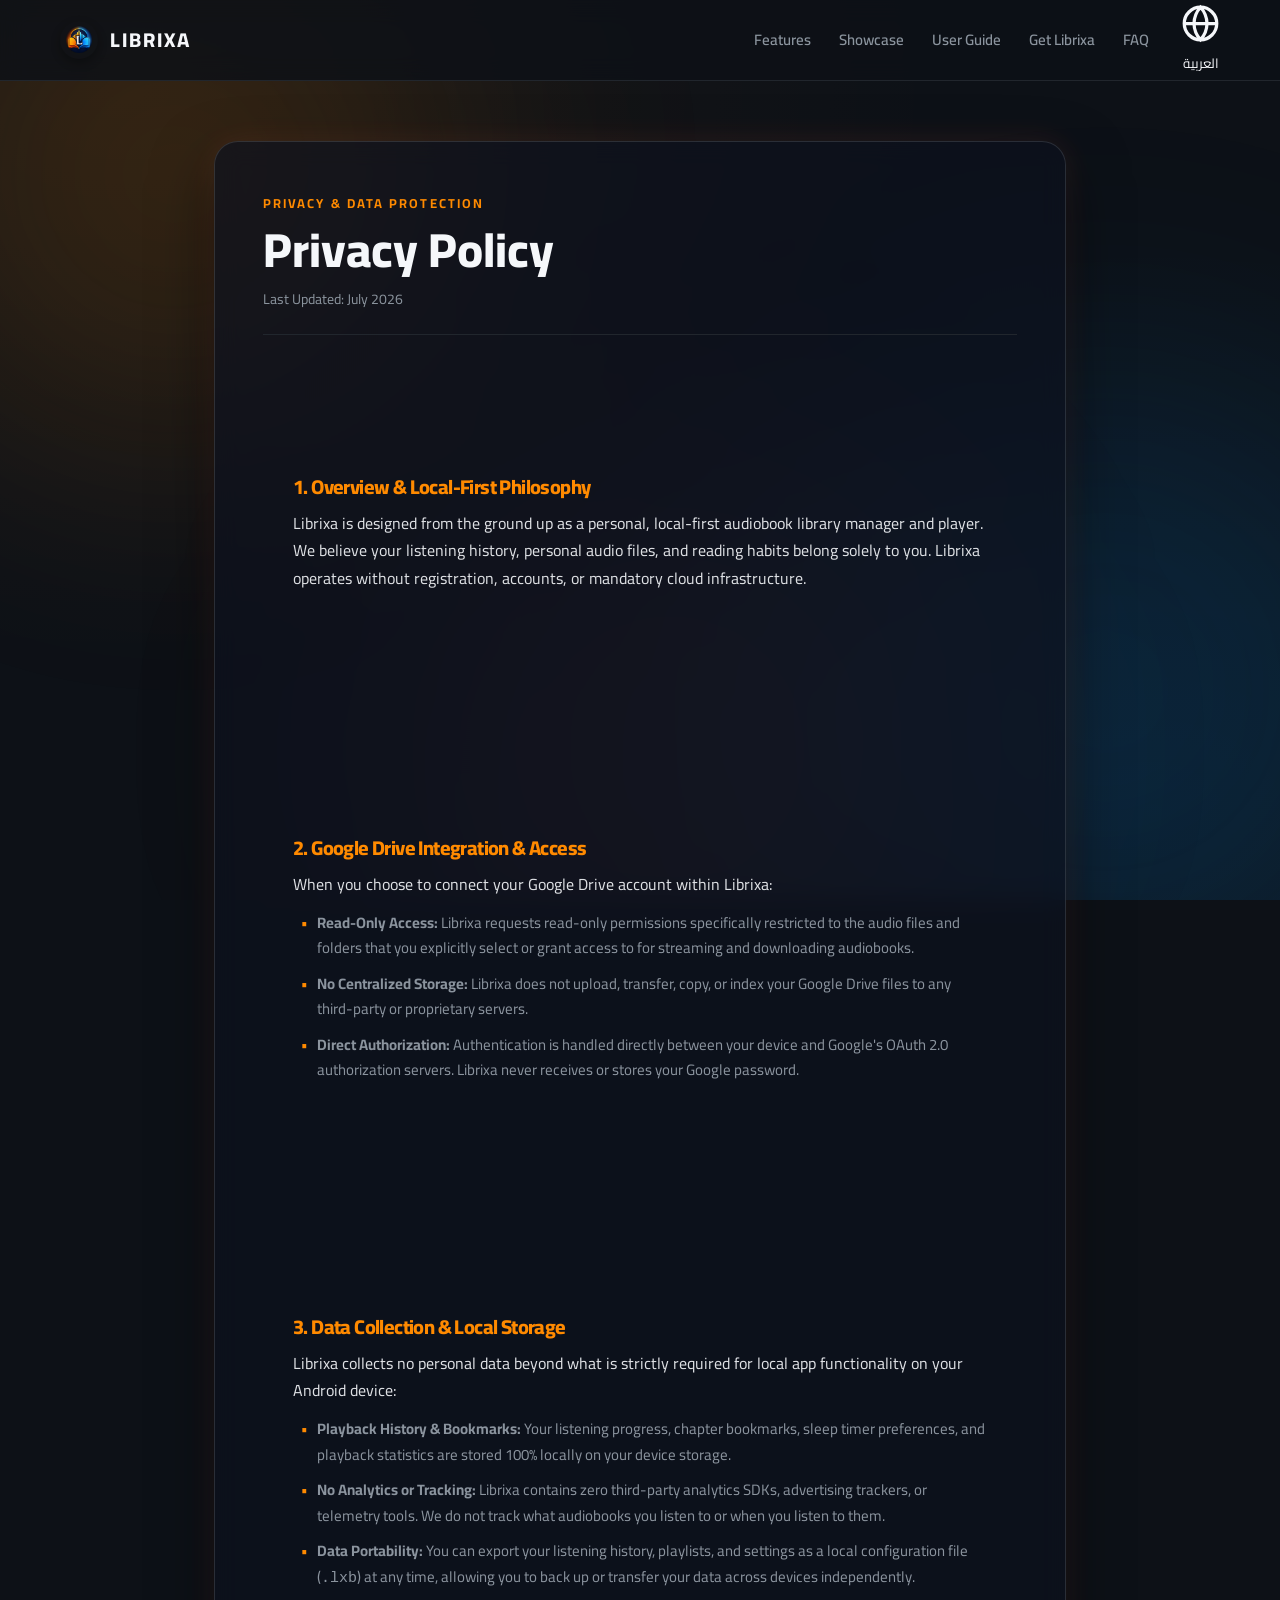
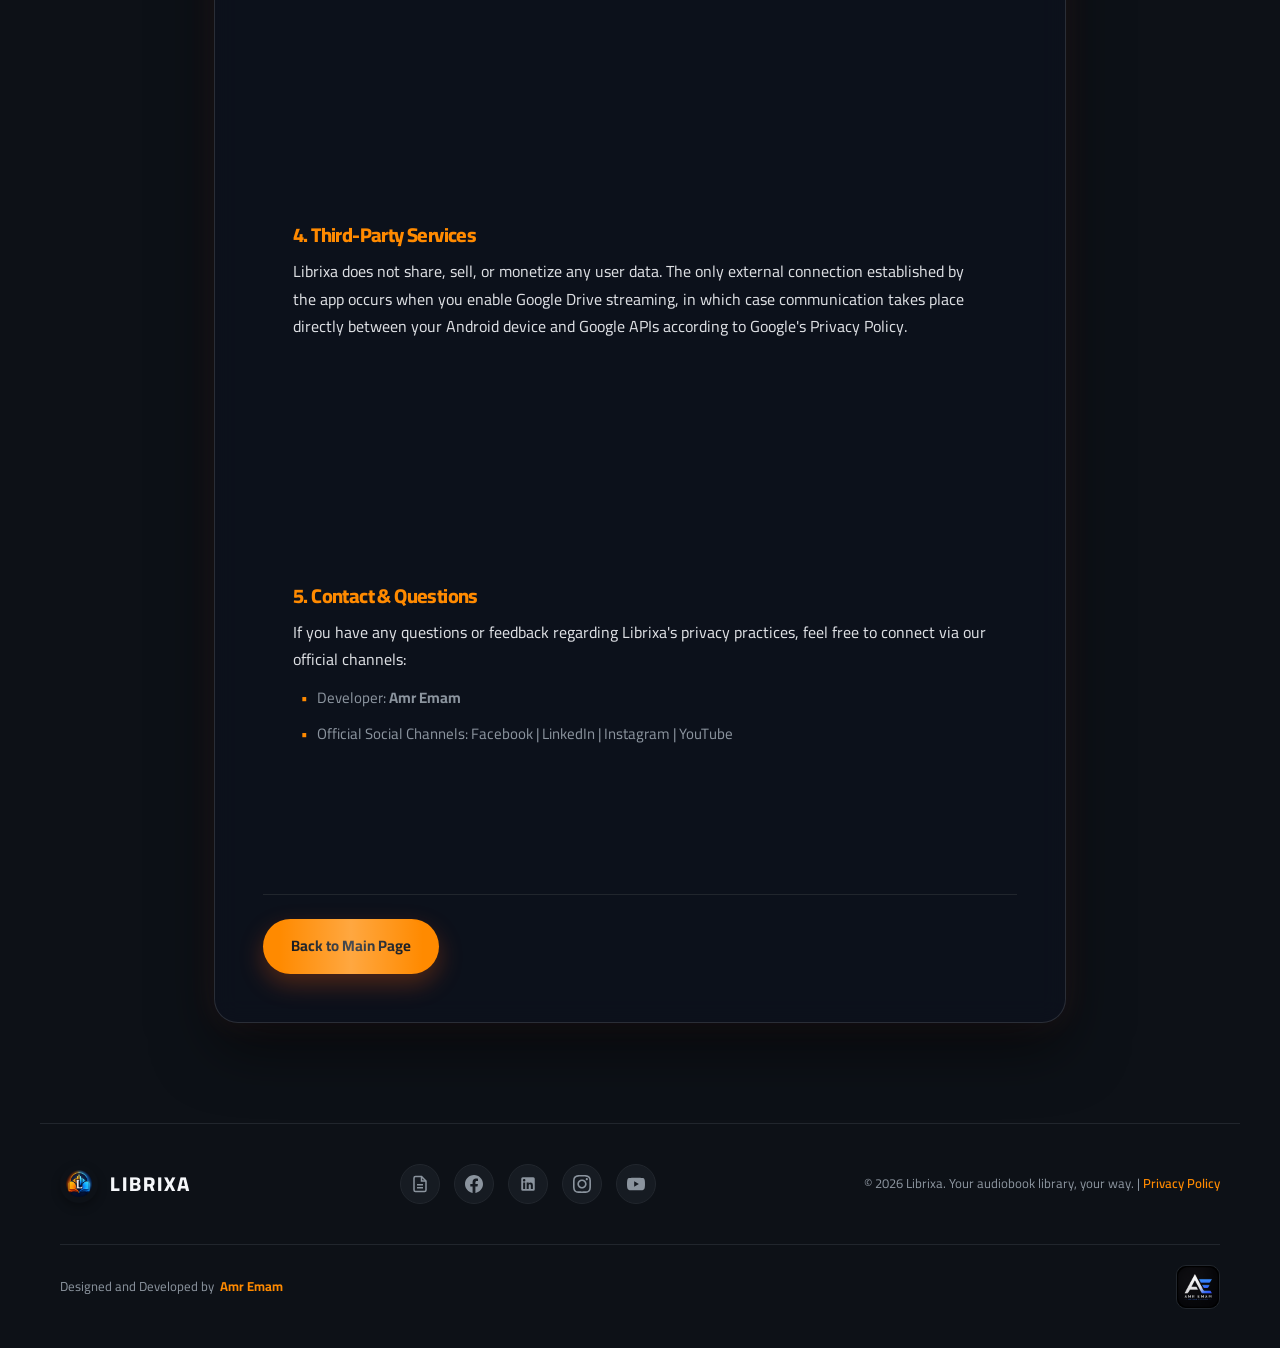
==== privacy.html @ 05ca2cf7 "Add Privacy Policy, developer section, differentiation statement, OG/Twitter meta, Schema.org JSON-L" ====
<!doctype html>
<html lang="en">
<head>
  <meta charset="utf-8" />
  <meta name="viewport" content="width=device-width, initial-scale=1" />
  <meta name="description" content="Librixa Privacy Policy — Clear, transparent, local-first privacy details for Librixa audiobook player." />
  <title>Privacy Policy | Librixa Audiobook Player</title>
  
  <!-- Favicon / Website Icon -->
  <link rel="icon" type="image/png" href="assets/librixa-logo.png" />
  <link rel="apple-touch-icon" href="assets/librixa-logo.png" />
  <link rel="stylesheet" href="styles.css" />

  <!-- Open Graph / Facebook -->
  <meta property="og:type" content="website" />
  <meta property="og:url" content="https://amremam1-dot.github.io/librixa-landing/privacy.html" />
  <meta property="og:title" content="Privacy Policy | Librixa Audiobook Player" />
  <meta property="og:description" content="Librixa Privacy Policy — Clear, transparent, local-first privacy details for Librixa audiobook player." />
  <meta property="og:image" content="https://amremam1-dot.github.io/librixa-landing/assets/hero-main.webp" />

  <!-- Twitter -->
  <meta name="twitter:card" content="summary_large_image" />
  <meta name="twitter:url" content="https://amremam1-dot.github.io/librixa-landing/privacy.html" />
  <meta name="twitter:title" content="Privacy Policy | Librixa Audiobook Player" />
  <meta name="twitter:description" content="Librixa Privacy Policy — Clear, transparent, local-first privacy details for Librixa audiobook player." />
  <meta name="twitter:image" content="https://amremam1-dot.github.io/librixa-landing/assets/hero-main.webp" />

  <!-- Google Fonts -->
  <link rel="preconnect" href="https://fonts.googleapis.com">
  <link rel="preconnect" href="https://fonts.gstatic.com" crossorigin>
  <link href="https://fonts.googleapis.com/css2?family=Poppins:ital,wght@0,300;0,400;0,500;0,600;0,700;0,800;1,400&family=Playfair+Display:ital,wght@0,600;0,700;0,800;1,600;1,700&family=Cairo:wght@400;600;700;850&display=swap" rel="stylesheet">
</head>
<body class="dark-theme ltr-en">
  <!-- Animated Ambient Gradient Background Orbs -->
  <div class="bg-gradient-wrapper" aria-hidden="true">
    <div class="gradient-orb orb-1"></div>
    <div class="gradient-orb orb-2"></div>
    <div class="gradient-orb orb-3"></div>
  </div>

  <!-- Sticky Header -->
  <header class="site-header">
    <div class="header-container">
      <a class="brand" href="index.html" aria-label="Librixa Home">
        <img src="assets/librixa-logo.png" alt="Librixa Logo" />
        <span data-i18n="brand-name">LIBRIXA</span>
      </a>
      <button class="menu-toggle" aria-label="Open navigation" aria-expanded="false">
        <svg viewBox="0 0 24 24" fill="none" stroke="currentColor" stroke-width="2"><line x1="3" y1="12" x2="21" y2="12"></line><line x1="3" y1="6" x2="21" y2="6"></line><line x1="3" y1="18" x2="21" y2="18"></line></svg>
      </button>
      <nav class="nav" aria-label="Primary navigation">
        <a href="index.html#features" data-i18n="nav-features">Features</a>
        <a href="index.html#interactive-showcase" data-i18n="nav-showcase">Showcase</a>
        <a href="https://raw.githubusercontent.com/amremam1-dot/librixa-landing/a156dd2f09af0b331af08981f371c9fb9be5da1b/Librixa_User_Guide.pdf" target="_blank" rel="noopener" data-i18n="nav-guide">User Guide</a>
        <a href="index.html#download" data-i18n="nav-download">Get Librixa</a>
        <a href="index.html#faq" data-i18n="nav-faq">FAQ</a>
        
        <div class="header-controls">
          <button id="theme-toggle" class="control-btn theme-btn" aria-label="Toggle Light and Dark Mode">
            <svg class="sun-icon" viewBox="0 0 24 24" fill="none" stroke="currentColor" stroke-width="2"><circle cx="12" cy="12" r="5"></circle><line x1="12" y1="1" x2="12" y2="3"></line><line x1="12" y1="21" x2="12" y2="23"></line><line x1="4.22" y1="4.22" x2="5.64" y2="5.64"></line><line x1="18.36" y1="18.36" x2="19.78" y2="19.78"></line><line x1="1" y1="12" x2="3" y2="12"></line><line x1="21" y1="12" x2="23" y2="12"></line><line x1="4.22" y1="19.78" x2="5.64" y2="18.36"></line><line x1="18.36" y1="5.64" x2="19.78" y2="4.22"></line></svg>
            <svg class="moon-icon" viewBox="0 0 24 24" fill="none" stroke="currentColor" stroke-width="2"><path d="M21 12.79A9 9 0 1 1 11.21 3 7 7 0 0 0 21 12.79z"></path></svg>
          </button>
          
          <button id="lang-toggle" class="control-btn lang-btn" aria-label="Switch Language">
            <svg viewBox="0 0 24 24" fill="none" stroke="currentColor" stroke-width="2"><circle cx="12" cy="12" r="10"></circle><line x1="2" y1="12" x2="22" y2="12"></line><path d="M12 2a15.3 15.3 0 0 1 4 10 15.3 15.3 0 0 1-4 10 15.3 15.3 0 0 1-4-10 15.3 15.3 0 0 1 4-10z"></path></svg>
            <span class="lang-text">العربية</span>
          </button>
        </div>
      </nav>
    </div>
  </header>

  <main class="privacy-container">
    <article class="privacy-card clean-screen-card reveal">
      <header class="privacy-header">
        <span class="eyebrow">PRIVACY & DATA PROTECTION</span>
        <h1>Privacy Policy</h1>
        <p class="privacy-date">Last Updated: July 2026</p>
      </header>

      <div class="privacy-content">
        <section class="privacy-block">
          <h2>1. Overview & Local-First Philosophy</h2>
          <p>Librixa is designed from the ground up as a personal, local-first audiobook library manager and player. We believe your listening history, personal audio files, and reading habits belong solely to you. Librixa operates without registration, accounts, or mandatory cloud infrastructure.</p>
        </section>

        <section class="privacy-block">
          <h2>2. Google Drive Integration & Access</h2>
          <p>When you choose to connect your Google Drive account within Librixa:</p>
          <ul>
            <li><strong>Read-Only Access:</strong> Librixa requests read-only permissions specifically restricted to the audio files and folders that you explicitly select or grant access to for streaming and downloading audiobooks.</li>
            <li><strong>No Centralized Storage:</strong> Librixa does not upload, transfer, copy, or index your Google Drive files to any third-party or proprietary servers.</li>
            <li><strong>Direct Authorization:</strong> Authentication is handled directly between your device and Google's OAuth 2.0 authorization servers. Librixa never receives or stores your Google password.</li>
          </ul>
        </section>

        <section class="privacy-block">
          <h2>3. Data Collection & Local Storage</h2>
          <p>Librixa collects no personal data beyond what is strictly required for local app functionality on your Android device:</p>
          <ul>
            <li><strong>Playback History & Bookmarks:</strong> Your listening progress, chapter bookmarks, sleep timer preferences, and playback statistics are stored 100% locally on your device storage.</li>
            <li><strong>No Analytics or Tracking:</strong> Librixa contains zero third-party analytics SDKs, advertising trackers, or telemetry tools. We do not track what audiobooks you listen to or when you listen to them.</li>
            <li><strong>Data Portability:</strong> You can export your listening history, playlists, and settings as a local configuration file (<code>.lxb</code>) at any time, allowing you to back up or transfer your data across devices independently.</li>
          </ul>
        </section>

        <section class="privacy-block">
          <h2>4. Third-Party Services</h2>
          <p>Librixa does not share, sell, or monetize any user data. The only external connection established by the app occurs when you enable Google Drive streaming, in which case communication takes place directly between your Android device and Google APIs according to <a href="https://policies.google.com/privacy" target="_blank" rel="noopener">Google's Privacy Policy</a>.</p>
        </section>

        <section class="privacy-block">
          <h2>5. Contact & Questions</h2>
          <p>If you have any questions or feedback regarding Librixa's privacy practices, feel free to connect via our official channels:</p>
          <ul>
            <li>Developer: <strong>Amr Emam</strong></li>
            <li>Official Social Channels: <a href="https://www.facebook.com/librixa" target="_blank" rel="noopener">Facebook</a> | <a href="https://linkedin.com/company/librixa" target="_blank" rel="noopener">LinkedIn</a> | <a href="https://www.instagram.com/librixaapp/" target="_blank" rel="noopener">Instagram</a> | <a href="https://www.youtube.com/@librixaa" target="_blank" rel="noopener">YouTube</a></li>
          </ul>
        </section>
      </div>

      <footer class="privacy-footer-action">
        <a href="index.html" class="button primary">Back to Main Page</a>
      </footer>
    </article>
  </main>

  <!-- Footer -->
  <footer class="site-footer">
    <div class="footer-top">
      <div class="brand">
        <img src="assets/librixa-logo.png" alt="Librixa Logo" />
        <span data-i18n="brand-name">LIBRIXA</span>
      </div>
      <div class="footer-social-bar">
        <a href="https://raw.githubusercontent.com/amremam1-dot/librixa-landing/a156dd2f09af0b331af08981f371c9fb9be5da1b/Librixa_User_Guide.pdf" target="_blank" rel="noopener" class="footer-social-icon guide" title="User Guide (PDF)">
          <svg viewBox="0 0 24 24" fill="none" stroke="currentColor" stroke-width="2"><path d="M14 2H6a2 2 0 0 0-2 2v16a2 2 0 0 0 2 2h12a2 2 0 0 0 2-2V8z"></path><polyline points="14 2 14 8 20 8"></polyline><line x1="16" y1="13" x2="8" y2="13"></line><line x1="16" y1="17" x2="8" y2="17"></line></svg>
        </a>
        <a href="https://www.facebook.com/librixa" target="_blank" rel="noopener" class="footer-social-icon facebook" title="Facebook">
          <svg viewBox="0 0 24 24" fill="currentColor"><path d="M24 12c0-6.63-5.37-12-12-12S0 5.37 0 12c0 5.98 4.38 10.94 10.13 11.84v-8.37H7.08V12h3.05V9.36c0-3.01 1.79-4.67 4.53-4.67 1.31 0 2.68.23 2.68.23v2.96h-1.52c-1.49 0-1.95.92-1.95 1.87V12h3.34l-.54 3.47h-2.8v8.37C19.62 22.94 24 17.98 24 12z"/></svg>
        </a>
        <a href="https://linkedin.com/company/librixa" target="_blank" rel="noopener" class="footer-social-icon linkedin" title="LinkedIn">
          <svg viewBox="0 0 24 24" fill="currentColor"><path d="M19 3a2 2 0 0 1 2 2v14a2 2 0 0 1-2 2H5a2 2 0 0 1-2-2V5a2 2 0 0 1 2-2h14m-.5 15.5v-5.3a3.26 3.26 0 0 0-3.26-3.26c-.85 0-1.84.52-2.28 1.3v-1.11h-2.79v8.37h2.79v-4.93c0-.77.62-1.4 1.39-1.4a1.4 1.4 0 0 1 1.4 1.4v4.93h2.75M6.88 8.56a1.68 1.68 0 0 0 1.68-1.68c0-.93-.75-1.69-1.68-1.69a1.69 1.69 0 0 0-1.69 1.69c0 .93.76 1.68 1.69 1.68m1.39 9.94v-8.37H5.5v8.37h2.77z"/></svg>
        </a>
        <a href="https://www.instagram.com/librixaapp/" target="_blank" rel="noopener" class="footer-social-icon instagram" title="Instagram">
          <svg viewBox="0 0 24 24" fill="currentColor"><path d="M12 2.163c3.204 0 3.584.012 4.85.07 3.252.148 4.771 1.691 4.919 4.919.058 1.265.069 1.645.069 4.849 0 3.205-.012 3.584-.069 4.849-.149 3.225-1.664 4.771-4.919 4.919-1.266.058-1.644.07-4.85.07-3.204 0-3.584-.012-4.849-.07-3.26-.149-4.771-1.699-4.919-4.92-.058-1.265-.07-1.644-.07-4.849 0-3.204.013-3.583.07-4.849.149-3.227 1.664-4.771 4.919-4.919 1.266-.057 1.645-.069 4.849-.069zm0-2.163c-3.259 0-3.667.014-4.947.072-4.358.2-6.78 2.618-6.98 6.98-.059 1.281-.073 1.689-.073 4.948 0 3.259.014 3.668.072 4.948.2 4.358 2.618 6.78 6.98 6.98 1.281.058 1.689.072 4.948.072 3.259 0 3.668-.014 4.948-.072 4.354-.2 6.782-2.618 6.979-6.98.059-1.28.073-1.689.073-4.948 0-3.259-.014-3.667-.072-4.947-.196-4.354-2.617-6.78-6.979-6.98-1.281-.059-1.69-.073-4.949-.073zm0 5.838c-3.403 0-6.162 2.759-6.162 6.162s2.759 6.163 6.162 6.163 6.162-2.759 6.162-6.163c0-3.403-2.759-6.162-6.162-6.162zm0 10.162c-2.209 0-4-1.79-4-4 0-2.209 1.791-4 4-4s4 1.791 4 4c0 2.21-1.791 4-4 4zm6.406-11.845c-.796 0-1.441.645-1.441 1.44s.645 1.44 1.441 1.44c.795 0 1.439-.645 1.439-1.44s-.644-1.44-1.439-1.44z"/></svg>
        </a>
        <a href="https://www.youtube.com/@librixaa" target="_blank" rel="noopener" class="footer-social-icon youtube" title="YouTube">
          <svg viewBox="0 0 24 24" fill="currentColor"><path d="M23.498 6.186a3.016 3.016 0 0 0-2.122-2.136C19.505 3.545 12 3.545 12 3.545s-7.505 0-9.377.505A3.017 3.017 0 0 0 .502 6.186C0 8.07 0 12 0 12s0 3.93.502 5.814a3.016 3.016 0 0 0 2.122 2.136c1.871.505 9.376.505 9.376.505s7.505 0 9.377-.505a3.015 3.015 0 0 0 2.122-2.136C24 15.93 24 12 24 12s0-3.93-.502-5.814zM9.545 15.568V8.432L15.818 12l-6.273 3.568z"/></svg>
        </a>
      </div>
      <p><span data-i18n="footer-copyright">© 2026 Librixa. Your audiobook library, your way.</span> | <a href="privacy.html" style="color: var(--orange-accent); font-weight: 600;" data-i18n="footer-privacy">Privacy Policy</a></p>
    </div>
    <div class="footer-bottom">
      <p class="dev-credits">
        <span data-i18n="footer-dev">Designed and Developed by</span>
        <strong class="dev-name">Amr Emam</strong>
      </p>
      <img class="developer" src="assets/developer-logo.png" alt="Amr Emam — Software Developer" />
    </div>
  </footer>

  <script src="script.js"></script>
</body>
</html>
---- styles.css ----
/* Design System CSS Variable Definitions */
:root {
  /* Fonts */
  --font-main: 'Cairo', 'Poppins', system-ui, -apple-system, sans-serif;
  --font-accent: 'Cairo', sans-serif;

  /* Transitions */
  --transition-smooth: all 0.3s cubic-bezier(0.4, 0, 0.2, 1);
  --transition-bounce: all 0.5s cubic-bezier(0.175, 0.885, 0.32, 1.275);
}

/* Dark Theme Variables (Default) */
body.dark-theme {
  --bg-color: #0d1117;
  --bg-color-alt: #161b22;
  --text-color: #f5f7fa;
  --text-muted: #8b949e;
  --panel-bg: #161b22;
  --panel-border: #21262d;
  --orange-accent: #ff8a00;
  --blue-accent: #0096ff;
  --header-bg: rgba(13, 17, 23, 0.85);
  --shadow-color: rgba(0, 0, 0, 0.6);
  --shadow-light: rgba(0, 0, 0, 0.3);
  --highlight-gradient: linear-gradient(135deg, #ff8a00, #0096ff);
  --card-hover-border: rgba(0, 150, 255, 0.35);
  --btn-ghost-border: #30363d;
  --btn-text-color: #0d1117;
}

/* Light Theme Variables */
body.light-theme {
  --bg-color: #f5f7fa;
  --bg-color-alt: #e1e4e8;
  --text-color: #0f172a;
  --text-muted: #57606a;
  --panel-bg: #ffffff;
  --panel-border: #d1d5da;
  --orange-accent: #ff8a00;
  --blue-accent: #0096ff;
  --header-bg: rgba(245, 247, 250, 0.85);
  --shadow-color: rgba(15, 23, 42, 0.12);
  --shadow-light: rgba(15, 23, 42, 0.04);
  --highlight-gradient: linear-gradient(135deg, #ff8a00, #0096ff);
  --card-hover-border: rgba(0, 150, 255, 0.25);
  --btn-ghost-border: #cbd5e1;
  --btn-text-color: #ffffff;
}

/* Reset and Global Styles */
* {
  box-sizing: border-box;
  margin: 0;
  padding: 0;
}

html {
  scroll-behavior: smooth;
}

body {
  background-color: var(--bg-color);
  background-image: 
    radial-gradient(at 10% 10%, rgba(255, 138, 0, 0.06) 0px, transparent 50%),
    radial-gradient(at 90% 90%, rgba(0, 150, 255, 0.06) 0px, transparent 50%);
  background-attachment: fixed;
  color: var(--text-color);
  font-family: var(--font-main);
  line-height: 1.5;
  transition: background-color 0.4s ease, color 0.4s ease;
  overflow-x: hidden;
  position: relative;
}

/* Animated Ambient Gradient Background */
.bg-gradient-wrapper {
  position: fixed;
  top: 0;
  left: 0;
  width: 100vw;
  height: 100vh;
  pointer-events: none;
  z-index: 0;
  overflow: hidden;
}

.gradient-orb {
  position: absolute;
  border-radius: 50%;
  filter: blur(120px);
  will-change: transform;
  pointer-events: none;
}

/* Dark Mode Ambient Orbs (Soft Subtle Glow) */
body.dark-theme .orb-1 {
  width: 650px;
  height: 650px;
  background: radial-gradient(circle, rgba(255, 138, 0, 0.16), rgba(234, 88, 12, 0));
  top: -150px;
  left: -150px;
  animation: orbFloat1 8s ease-in-out infinite alternate;
}

body.dark-theme .orb-2 {
  width: 750px;
  height: 750px;
  background: radial-gradient(circle, rgba(0, 150, 255, 0.15), rgba(59, 130, 246, 0));
  top: 35%;
  right: -200px;
  animation: orbFloat2 10s ease-in-out infinite alternate;
}

body.dark-theme .orb-3 {
  width: 700px;
  height: 700px;
  background: radial-gradient(circle, rgba(255, 126, 95, 0.12), rgba(255, 138, 0, 0));
  bottom: -200px;
  left: 25%;
  animation: orbFloat3 9s ease-in-out infinite alternate;
}

/* Light Mode Ambient Orbs (Soft Subtle Glow) */
body.light-theme .orb-1 {
  width: 650px;
  height: 650px;
  background: radial-gradient(circle, rgba(255, 138, 0, 0.11), rgba(234, 88, 12, 0));
  top: -150px;
  left: -150px;
  animation: orbFloat1 8s ease-in-out infinite alternate;
}

body.light-theme .orb-2 {
  width: 750px;
  height: 750px;
  background: radial-gradient(circle, rgba(0, 150, 255, 0.10), rgba(59, 130, 246, 0));
  top: 35%;
  right: -200px;
  animation: orbFloat2 10s ease-in-out infinite alternate;
}

body.light-theme .orb-3 {
  width: 700px;
  height: 700px;
  background: radial-gradient(circle, rgba(255, 126, 95, 0.08), rgba(255, 138, 0, 0));
  bottom: -200px;
  left: 25%;
  animation: orbFloat3 9s ease-in-out infinite alternate;
}

@keyframes orbFloat1 {
  0% { transform: translate(0, 0) scale(1); }
  50% { transform: translate(160px, 100px) scale(1.2); }
  100% { transform: translate(-70px, 180px) scale(0.9); }
}

@keyframes orbFloat2 {
  0% { transform: translate(0, 0) scale(1); }
  50% { transform: translate(-180px, -130px) scale(1.25); }
  100% { transform: translate(90px, 100px) scale(0.9); }
}

@keyframes orbFloat3 {
  0% { transform: translate(0, 0) scale(1); }
  50% { transform: translate(-110px, -150px) scale(1.18); }
  100% { transform: translate(140px, -80px) scale(0.85); }
}

a {
  color: inherit;
  text-decoration: none;
  transition: var(--transition-smooth);
}

button {
  font-family: inherit;
  cursor: pointer;
  border: none;
  background: none;
  color: inherit;
}

/* Layout Utilities */
section {
  padding: 100px 30px;
  position: relative;
}

.eyebrow {
  color: var(--orange-accent);
  font-size: 13px;
  letter-spacing: 0.16em;
  font-weight: 700;
  text-transform: uppercase;
  margin-bottom: 16px;
  font-family: var(--font-accent);
}

h1, h2, h3 {
  font-family: var(--font-accent);
  line-height: 1.15;
  font-weight: 800;
}

h2 {
  font-size: clamp(32px, 4vw, 48px);
  margin-bottom: 18px;
  letter-spacing: -0.03em;
}

/* Dynamic Extra Animation System */
.reveal,
.reveal-scale,
.reveal-left,
.reveal-right,
.reveal-flip {
  opacity: 0;
  will-change: opacity, transform;
  transition: 
    opacity 0.85s cubic-bezier(0.175, 0.885, 0.32, 1.275), 
    transform 0.85s cubic-bezier(0.175, 0.885, 0.32, 1.275);
  transition-delay: calc(var(--stagger-index, 0) * 0.12s);
}

.reveal {
  transform: translateY(65px);
}

.reveal-left {
  transform: translateX(-65px) rotate(-2deg);
}

.reveal-right {
  transform: translateX(65px) rotate(2deg);
}

.reveal-scale {
  transform: scale(0.82);
}

.reveal-flip {
  transform: perspective(1000px) rotateX(25deg) translateY(50px);
}

.reveal.active,
.reveal-left.active,
.reveal-right.active,
.reveal-scale.active,
.reveal-flip.active {
  opacity: 1;
  transform: translate(0) rotate(0deg) scale(1);
}

/* Continuous Floating Levitation Effect for Mockup Cards & Badges */
.clean-screen-card,
.hero-screen-card {
  animation: floatLevitate 5s ease-in-out infinite alternate;
}

@keyframes floatLevitate {
  0% {
    transform: translateY(0px);
  }
  100% {
    transform: translateY(-12px);
  }
}

/* Glowing Border Pulse Animation for Feature Cards */
.feature-item,
.capability-card,
.download-container {
  transition: transform 0.4s cubic-bezier(0.175, 0.885, 0.32, 1.275), box-shadow 0.4s ease, border-color 0.4s ease;
}

.feature-item:hover,
.capability-card:hover {
  transform: translateY(-8px) scale(1.02);
  box-shadow: 0 20px 45px rgba(255, 138, 0, 0.25), 0 0 25px rgba(0, 150, 255, 0.15);
  border-color: var(--orange-accent);
}

/* Button Shimmer Shine Effect */
.button.primary,
.btn-download.playstore-btn {
  position: relative;
  overflow: hidden;
}

.button.primary::after,
.btn-download.playstore-btn::after {
  content: '';
  position: absolute;
  top: -50%;
  left: -50%;
  width: 200%;
  height: 200%;
  background: linear-gradient(
    60deg,
    transparent 30%,
    rgba(255, 255, 255, 0.25) 50%,
    transparent 70%
  );
  transform: rotate(30deg);
  animation: shimmerPass 4s infinite;
}

@keyframes shimmerPass {
  0% { transform: translateX(-100%) rotate(30deg); }
  30%, 100% { transform: translateX(100%) rotate(30deg); }
}

/* Hover Icon Rotation */
.button:hover svg,
.btn-download:hover svg,
.social-chip:hover svg,
.footer-social-icon:hover svg {
  transform: scale(1.2) rotate(-6deg);
}

/* Header & Navigation */
.site-header {
  position: sticky;
  top: 0;
  z-index: 1000;
  background-color: var(--header-bg);
  backdrop-filter: blur(12px);
  border-bottom: 1px solid var(--panel-border);
  transition: var(--transition-smooth);
}

.header-container {
  max-width: 1200px;
  margin: 0 auto;
  height: 80px;
  display: flex;
  align-items: center;
  justify-content: space-between;
  padding: 0 20px;
}

.brand {
  display: flex;
  align-items: center;
  gap: 12px;
  font-family: var(--font-accent);
  font-size: 20px;
  font-weight: 800;
  letter-spacing: 0.1em;
}

.brand img {
  width: 38px;
  height: 38px;
  border-radius: 50%;
  object-fit: cover;
  box-shadow: 0 4px 10px var(--shadow-light);
}

.nav {
  display: flex;
  align-items: center;
  gap: 28px;
}

.nav a {
  font-size: 15px;
  font-weight: 600;
  color: var(--text-muted);
}

.nav a:hover {
  color: var(--orange-accent);
}

.menu-toggle {
  display: none;
  color: var(--text-color);
}

.menu-toggle svg {
  width: 28px;
  height: 28px;
}

/* Theme Toggle Button */
.theme-toggle-btn {
  background: var(--panel-bg);
  border: 1px solid var(--panel-border);
  border-radius: 50%;
  width: 42px;
  height: 42px;
  display: flex;
  align-items: center;
  justify-content: center;
  transition: var(--transition-smooth);
}

.theme-toggle-btn:hover {
  transform: scale(1.08);
  border-color: var(--orange-accent);
}

.lang-toggle-btn {
  background: var(--panel-bg);
  border: 1px solid var(--panel-border);
  border-radius: 20px;
  height: 42px;
  padding: 0 16px;
  display: flex;
  align-items: center;
  justify-content: center;
  font-weight: 700;
  font-size: 13px;
  color: var(--text-color);
  transition: var(--transition-smooth);
}

.lang-toggle-btn:hover {
  transform: scale(1.04);
  border-color: var(--orange-accent);
}

.theme-toggle-btn svg {
  width: 20px;
  height: 20px;
  transition: var(--transition-smooth);
}

body.dark-theme .sun-icon {
  display: block;
  color: #ffaa00;
}
body.dark-theme .moon-icon {
  display: none;
}

body.light-theme .sun-icon {
  display: none;
}
body.light-theme .moon-icon {
  color: var(--blue-accent);
  display: block;
}

/* Buttons */
.button {
  display: inline-flex;
  align-items: center;
  gap: 12px;
  padding: 16px 28px;
  font-size: 15px;
  font-weight: 700;
  border-radius: 999px;
  transition: var(--transition-bounce);
}

.button svg {
  width: 18px;
  height: 18px;
  transition: var(--transition-smooth);
}

.button.primary {
  background-color: var(--orange-accent);
  color: var(--btn-text-color);
  box-shadow: 0 10px 25px rgba(234, 88, 12, 0.3);
}

.button.primary:hover {
  transform: translateY(-3px);
  box-shadow: 0 14px 30px rgba(234, 88, 12, 0.4);
}

.button.primary:hover svg {
  transform: translateX(4px);
}

.button.ghost {
  border: 1px solid var(--btn-ghost-border);
  color: var(--text-color);
  background: transparent;
}

.button.ghost:hover {
  background: var(--panel-bg);
  border-color: var(--text-color);
  transform: translateY(-3px);
}

/* Hero Section */
.hero {
  max-width: 1200px;
  margin: 0 auto;
  display: grid;
  grid-template-columns: 1.1fr 0.9fr;
  gap: 60px;
  align-items: center;
  min-height: 80vh;
}

.hero h1 {
  font-size: clamp(48px, 6vw, 76px);
  margin-bottom: 24px;
  letter-spacing: -0.04em;
}

.hero h1 em {
  font-style: normal;
  color: var(--orange-accent);
  background: linear-gradient(120deg, var(--orange-accent), var(--blue-accent));
  -webkit-background-clip: text;
  -webkit-text-fill-color: transparent;
}

.lead {
  font-size: 20px;
  line-height: 1.6;
  color: var(--text-muted);
  margin-bottom: 36px;
  max-width: 580px;
}

.hero-actions {
  display: flex;
  gap: 16px;
  margin-bottom: 24px;
}

/* User Guide & Social Links Styles */
.button.guide-btn {
  background: var(--panel-bg);
  border: 1px solid var(--panel-border);
  color: var(--text-color);
}

.button.guide-btn:hover {
  background: rgba(255, 255, 255, 0.08);
  border-color: var(--orange-accent);
  color: var(--orange-accent);
  transform: translateY(-3px);
}

.social-links-row {
  display: flex;
  flex-wrap: wrap;
  gap: 10px;
  margin-bottom: 28px;
}

.social-chip {
  display: inline-flex;
  align-items: center;
  gap: 8px;
  padding: 8px 14px;
  border-radius: 99px;
  background: var(--panel-bg);
  border: 1px solid var(--panel-border);
  color: var(--text-muted);
  font-size: 13px;
  font-weight: 600;
  text-decoration: none;
  transition: var(--transition-smooth);
}

.social-chip svg {
  width: 16px;
  height: 16px;
  transition: var(--transition-smooth);
}

.social-chip:hover {
  color: #fff;
  border-color: rgba(255, 255, 255, 0.3);
  transform: translateY(-2px);
}

.social-chip.facebook:hover {
  background: #1877f2;
  border-color: #1877f2;
}

.social-chip.linkedin:hover {
  background: #0a66c2;
  border-color: #0a66c2;
}

.social-chip.instagram:hover {
  background: linear-gradient(45deg, #f09433, #e6683c, #dc2743, #cc2366, #bc1888);
  border-color: #dc2743;
}

.social-chip.youtube:hover {
  background: #ff0000;
  border-color: #ff0000;
}

/* Footer Social Icons Bar */
.footer-social-bar {
  display: flex;
  align-items: center;
  gap: 14px;
}

.footer-social-icon {
  display: inline-flex;
  align-items: center;
  justify-content: center;
  width: 40px;
  height: 40px;
  border-radius: 50%;
  background: var(--panel-bg);
  border: 1px solid var(--panel-border);
  color: var(--text-muted);
  transition: var(--transition-smooth);
  text-decoration: none;
}

.footer-social-icon svg {
  width: 18px;
  height: 18px;
  transition: var(--transition-smooth);
}

.footer-social-icon:hover {
  color: #fff;
  transform: translateY(-3px);
  box-shadow: 0 8px 20px rgba(0, 0, 0, 0.3);
}

.footer-social-icon.guide:hover {
  background: var(--orange-accent);
  border-color: var(--orange-accent);
}

.footer-social-icon.facebook:hover {
  background: #1877f2;
  border-color: #1877f2;
}

.footer-social-icon.linkedin:hover {
  background: #0a66c2;
  border-color: #0a66c2;
}

.footer-social-icon.instagram:hover {
  background: linear-gradient(45deg, #f09433, #e6683c, #dc2743, #cc2366, #bc1888);
  border-color: #dc2743;
}

.footer-social-icon.youtube:hover {
  background: #ff0000;
  border-color: #ff0000;
}

.btn-download.guide-download-btn {
  border: 1px solid var(--panel-border);
  background: var(--panel-bg);
}

.btn-download.guide-download-btn:hover {
  border-color: var(--orange-accent);
  background: rgba(255, 126, 95, 0.15);
}

.trust {
  display: flex;
  gap: 24px;
  color: var(--text-muted);
}

.trust-item {
  display: flex;
  align-items: center;
  gap: 8px;
  font-size: 14px;
  font-weight: 600;
}

.trust-item svg {
  width: 18px;
  height: 18px;
  color: var(--orange-accent);
}

/* Hero Artwork / Glowing device widget */
.hero-art {
  position: relative;
  display: flex;
  justify-content: center;
  align-items: center;
}

.glow {
  position: absolute;
  width: 320px;
  height: 320px;
  border-radius: 50%;
  filter: blur(80px);
  opacity: 0.25;
  z-index: 1;
  transition: opacity 0.5s ease, filter 0.5s ease, transform 0.5s ease;
}

.glow-orange {
  background-color: var(--orange-accent);
  left: 10%;
  top: 15%;
}

.glow-blue {
  background-color: var(--blue-accent);
  right: 10%;
  bottom: 15%;
}

.hero-art:hover .glow-orange,
.hero-art:hover .glow-blue {
  opacity: 0.65;
  filter: blur(55px);
  transform: scale(1.35);
}

/* Realistic Flagship Android Phone Mockup Frame */
.hero-phone-frame {
  position: relative;
  width: 285px;
  height: 607px;
  border-radius: 40px;
  background-color: #060912;
  border: 9px solid #161c2c;
  box-shadow: 
    0 25px 70px rgba(0, 0, 0, 0.7), 
    0 0 0 2px rgba(255, 126, 95, 0.35),
    inset 0 0 0 1px rgba(255, 255, 255, 0.12);
  z-index: 2;
}

/* Side Hardware Buttons (Volume & Power) */
.hero-phone-frame::before {
  content: '';
  position: absolute;
  right: -13px;
  top: 110px;
  width: 4px;
  height: 55px;
  background: #252e42;
  border-radius: 0 4px 4px 0;
  box-shadow: 1px 0 2px rgba(0, 0, 0, 0.5);
}

.hero-phone-frame::after {
  content: '';
  position: absolute;
  right: -13px;
  top: 185px;
  width: 4px;
  height: 35px;
  background: var(--orange-accent);
  border-radius: 0 4px 4px 0;
  box-shadow: 1px 0 2px rgba(0, 0, 0, 0.5);
}

.phone-speaker-grill {
  position: absolute;
  top: -4px;
  left: 50%;
  transform: translateX(-50%);
  width: 42px;
  height: 4px;
  background-color: #2a3449;
  border-radius: 99px;
  z-index: 20;
}

.phone-camera-hole {
  position: absolute;
  top: 12px;
  left: 50%;
  transform: translateX(-50%);
  width: 12px;
  height: 12px;
  background-color: #000000;
  border: 1.5px solid rgba(255, 255, 255, 0.2);
  border-radius: 50%;
  z-index: 20;
  box-shadow: inset 0 0 3px rgba(0, 0, 0, 0.9);
}

.phone-frame .phone-screen-container,
.hero-screen-container {
  width: 100%;
  height: 100%;
  background-color: #0a101c;
  overflow: hidden;
  position: relative;
}

.hero-screen-container img {
  width: 100%;
  height: 100%;
  object-fit: contain;
  display: block;
}

/* Android UI Inside the frame */
.player-app-ui {
  display: flex;
  flex-direction: column;
  height: 100%;
  justify-content: space-between;
  color: #f3f4f6;
}

.app-bar {
  display: flex;
  justify-content: space-between;
  align-items: center;
  font-size: 13px;
  font-weight: 600;
  color: #9ca3af;
  margin-bottom: 20px;
}

.player-cover {
  display: flex;
  justify-content: center;
  align-items: center;
  margin-bottom: 16px;
}

.cover-disc {
  width: 160px;
  height: 160px;
  border-radius: 50%;
  background: linear-gradient(135deg, var(--orange-accent), var(--blue-accent));
  box-shadow: 0 10px 30px rgba(0, 0, 0, 0.4), 0 0 0 10px rgba(255, 255, 255, 0.05);
  display: flex;
  align-items: center;
  justify-content: center;
  font-family: var(--font-accent);
  font-size: 78px;
  font-weight: 900;
  color: #ffffff;
  transition: transform 12s linear infinite;
  animation-play-state: paused;
}

.cover-disc.playing {
  animation: spin 12s linear infinite;
}

@keyframes spin {
  100% { transform: rotate(360deg); }
}

.player-info {
  text-align: center;
  margin-bottom: 20px;
}

.player-info h3 {
  font-size: 20px;
  font-weight: 700;
  color: #ffffff;
  margin-bottom: 4px;
}

.player-info p {
  font-size: 14px;
  color: #9ca3af;
  margin-bottom: 10px;
}

.chapter-indicator {
  display: inline-block;
  font-size: 11px;
  font-weight: 700;
  background-color: rgba(255, 255, 255, 0.1);
  padding: 4px 10px;
  border-radius: 20px;
  color: var(--orange-accent);
}

/* EQ / Waveform Anim */
.waveform-container {
  display: flex;
  justify-content: center;
  align-items: flex-end;
  gap: 4px;
  height: 40px;
  margin-bottom: 20px;
}

.waveform-container .bar {
  width: 5px;
  height: 4px;
  background-color: var(--orange-accent);
  border-radius: 4px;
  transition: height 0.15s ease;
}

.waveform-container.playing .bar {
  animation: bounceBar 0.8s ease-in-out infinite alternate;
}

.waveform-container.playing .bar:nth-child(2n) {
  animation-delay: 0.15s;
  background-color: var(--blue-accent);
}

.waveform-container.playing .bar:nth-child(3n) {
  animation-delay: 0.3s;
  background-color: #ffffff;
}

.waveform-container.playing .bar:nth-child(4n) {
  animation-delay: 0.45s;
}

@keyframes bounceBar {
  0% { height: 6px; }
  100% { height: 36px; }
}

/* Timeline */
.timeline-container {
  display: flex;
  align-items: center;
  justify-content: space-between;
  gap: 12px;
  font-size: 11px;
  color: #9ca3af;
  margin-bottom: 24px;
}

.timeline-bar {
  flex: 1;
  height: 4px;
  background-color: rgba(255, 255, 255, 0.2);
  border-radius: 2px;
  position: relative;
  cursor: pointer;
}

.timeline-progress {
  width: 0%;
  height: 100%;
  background-color: var(--orange-accent);
  border-radius: 2px;
}

.timeline-knob {
  position: absolute;
  top: 50%;
  left: 0%;
  transform: translate(-50%, -50%);
  width: 10px;
  height: 10px;
  border-radius: 50%;
  background-color: #ffffff;
  box-shadow: 0 2px 4px rgba(0,0,0,0.5);
}

/* Controls */
.player-controls {
  display: flex;
  justify-content: space-between;
  align-items: center;
  padding: 0 8px;
}

.ctrl-btn {
  color: #9ca3af;
  display: flex;
  align-items: center;
  justify-content: center;
  transition: var(--transition-smooth);
}

.ctrl-btn:hover {
  color: #ffffff;
}

.speed-btn {
  font-size: 12px;
  font-weight: 700;
  width: 32px;
  height: 32px;
  border: 1px solid rgba(255, 255, 255, 0.15);
  border-radius: 8px;
}

.skip-btn {
  position: relative;
}

.skip-btn svg {
  width: 24px;
  height: 24px;
}

.skip-num {
  position: absolute;
  top: 50%;
  left: 50%;
  transform: translate(-50%, -45%);
  font-size: 9px;
  font-weight: 800;
}

.play-pause-btn {
  width: 52px;
  height: 52px;
  border-radius: 50%;
  background-color: var(--orange-accent);
  color: #0d121f;
  box-shadow: 0 6px 15px rgba(255, 122, 22, 0.4);
}

.play-pause-btn:hover {
  transform: scale(1.06);
  background-color: #ff913b;
  color: #000000;
}

.play-pause-btn svg {
  width: 20px;
  height: 20px;
}

.bookmark-btn svg {
  width: 22px;
  height: 22px;
}

.bookmark-btn.active {
  color: var(--blue-accent);
}

.hidden {
  display: none !important;
}

/* Features Grid Section */
.features-section {
  background-color: var(--bg-color-alt);
}

.section-header {
  text-align: center;
  max-width: 760px;
  margin: 0 auto 60px;
}

.section-header p {
  margin-bottom: 12px;
}

.lead-text {
  font-size: 18px;
  color: var(--text-muted);
  line-height: 1.6;
}

.features-grid {
  max-width: 1100px;
  margin: 0 auto;
  display: grid;
  grid-template-columns: repeat(3, 1fr);
  gap: 30px;
}

.feature-card {
  background-color: var(--panel-bg);
  border: 1px solid var(--panel-border);
  padding: 40px 30px;
  border-radius: 24px;
  transition: var(--transition-bounce);
  box-shadow: 0 10px 30px var(--shadow-light);
}

.feature-card:hover {
  transform: translateY(-8px);
  border-color: var(--card-hover-border);
  box-shadow: 0 20px 40px var(--shadow-color);
}

.feature-card.featured {
  background: linear-gradient(145deg, #101a2e, #1e293b);
  border-color: rgba(29, 169, 255, 0.25);
}

body.light-theme .feature-card.featured {
  background: linear-gradient(145deg, #ffffff, #f1f5f9);
  border-color: rgba(2, 132, 199, 0.25);
}

.card-icon {
  width: 54px;
  height: 54px;
  border-radius: 14px;
  background-color: rgba(255, 122, 22, 0.1);
  display: flex;
  align-items: center;
  justify-content: center;
  margin-bottom: 28px;
  color: var(--orange-accent);
}

.feature-card.featured .card-icon {
  background-color: rgba(29, 169, 255, 0.1);
  color: var(--blue-accent);
}

.feature-card h3 {
  font-size: 22px;
  margin-bottom: 14px;
  letter-spacing: -0.02em;
}

.feature-card p {
  color: var(--text-muted);
  font-size: 15px;
  line-height: 1.6;
}

/* Interactive Showcase */
.interactive-showcase {
  max-width: 1200px;
  margin: 0 auto;
}

.showcase-container {
  display: grid;
  grid-template-columns: 1.1fr 0.9fr;
  gap: 80px;
  align-items: center;
}

.showcase-tabs {
  display: flex;
  flex-direction: column;
  gap: 12px;
  margin: 32px 0;
}

.showcase-tab {
  display: flex;
  align-items: center;
  gap: 16px;
  padding: 16px 20px;
  border-radius: 14px;
  border: 1px solid var(--panel-border);
  background-color: var(--panel-bg);
  text-align: left;
  transition: var(--transition-smooth);
  color: var(--text-muted);
  font-weight: 700;
  font-size: 16px;
}

.showcase-tab svg {
  width: 22px;
  height: 22px;
  transition: var(--transition-smooth);
}

.showcase-tab:hover {
  border-color: var(--orange-accent);
  color: var(--text-color);
  transform: translateX(4px);
}

.showcase-tab.active {
  background-color: var(--orange-accent);
  border-color: var(--orange-accent);
  color: var(--btn-text-color);
  box-shadow: 0 10px 20px rgba(255, 122, 22, 0.2);
}

.showcase-tab.active svg {
  color: inherit;
}

.tab-caption-container {
  min-height: 100px;
}

.tab-caption {
  display: none;
}

.tab-caption.active {
  display: block;
  animation: fadeIn 0.4s ease-in-out forwards;
}

.tab-caption h3 {
  font-size: 24px;
  margin-bottom: 10px;
  letter-spacing: -0.02em;
}

.tab-caption p {
  color: var(--text-muted);
  line-height: 1.6;
  font-size: 16px;
}

@keyframes fadeIn {
  from { opacity: 0; transform: translateY(10px); }
  to { opacity: 1; transform: translateY(0); }
}

.showcase-media {
  display: flex;
  justify-content: center;
}

.phone-mockup {
  position: relative;
  width: 290px;
  height: 580px;
  border-radius: 36px;
  background-color: #04070e;
  border: 8px solid #04070e;
  box-shadow: 0 25px 60px var(--shadow-color), 0 0 0 1px rgba(97, 113, 138, 0.3);
  overflow: hidden;
}

.phone-screen-container {
  width: 100%;
  height: 100%;
  background-color: #0a101c;
  overflow: hidden;
  position: relative;
}

.phone-screen-container img {
  width: 100%;
  height: 100%;
  object-fit: contain;
  opacity: 0;
  transform: scale(0.96);
  transition: opacity 0.5s ease, transform 0.5s cubic-bezier(0.2, 0.8, 0.2, 1);
  position: absolute;
  top: 0;
  left: 0;
}

.phone-screen-container img.active {
  opacity: 1;
  transform: scale(1);
  z-index: 2;
}

/* App Capabilities Grid */
.capabilities {
  background-color: var(--bg-color-alt);
}

.capability-grid {
  max-width: 1100px;
  margin: 0 auto;
  display: grid;
  grid-template-columns: repeat(3, 1fr);
  gap: 20px;
}

.capability-card {
  background-color: var(--panel-bg);
  border: 1px solid var(--panel-border);
  padding: 30px;
  border-radius: 20px;
  min-height: 220px;
  transition: var(--transition-smooth);
}

.capability-card:hover {
  border-color: var(--orange-accent);
  box-shadow: 0 10px 25px var(--shadow-light);
}

.cap-icon {
  width: 44px;
  height: 44px;
  border-radius: 10px;
  background-color: rgba(29, 169, 255, 0.1);
  display: flex;
  align-items: center;
  justify-content: center;
  margin-bottom: 20px;
  color: var(--blue-accent);
}

.capability-card h3 {
  font-size: 20px;
  margin-bottom: 8px;
  letter-spacing: -0.01em;
}

.capability-card p {
  color: var(--text-muted);
  font-size: 14px;
  line-height: 1.6;
}

/* Download Section */
.download-section {
  max-width: 1200px;
  margin: 0 auto;
}

.download-container {
  background: linear-gradient(135deg, var(--panel-bg) 0%, rgba(29, 169, 255, 0.05) 100%);
  border: 1px solid var(--panel-border);
  border-radius: 30px;
  padding: 60px;
  display: grid;
  grid-template-columns: 1.2fr 0.8fr;
  gap: 60px;
  align-items: center;
  box-shadow: 0 20px 50px var(--shadow-light);
}

.download-container.single-download {
  display: flex;
  justify-content: center;
  align-items: center;
  text-align: center;
}

.centered-download {
  max-width: 650px;
  display: flex;
  flex-direction: column;
  align-items: center;
}

.centered-download .download-actions {
  justify-content: center;
  margin-bottom: 0;
}

.download-info h2 {
  font-size: clamp(32px, 4vw, 44px);
  margin-bottom: 16px;
}

.download-info p {
  color: var(--text-muted);
  font-size: 16px;
  line-height: 1.6;
  margin-bottom: 24px;
}

.download-meta {
  display: flex;
  gap: 16px;
  margin-bottom: 32px;
}

.meta-tag {
  font-size: 12px;
  font-weight: 700;
  background-color: var(--panel-border);
  padding: 6px 12px;
  border-radius: 20px;
  color: var(--text-color);
}

.download-actions {
  display: flex;
  gap: 18px;
  margin-bottom: 32px;
  flex-wrap: wrap;
}

.btn-download {
  display: inline-flex;
  align-items: center;
  gap: 16px;
  background-color: var(--panel-bg);
  border: 1px solid var(--panel-border);
  padding: 12px 24px;
  border-radius: 16px;
  color: var(--text-color);
  box-shadow: 0 4px 12px var(--shadow-light);
  transition: var(--transition-smooth);
}

.btn-download:hover {
  transform: translateY(-2px);
  border-color: var(--orange-accent);
  box-shadow: 0 8px 20px var(--shadow-color);
}

.btn-download svg {
  width: 32px;
  height: 32px;
  color: var(--orange-accent);
}

.btn-download .small-lbl {
  display: block;
  font-size: 10px;
  color: var(--text-muted);
  font-weight: 600;
  text-transform: uppercase;
}

.btn-download .large-lbl {
  display: block;
  font-size: 16px;
  font-weight: 700;
  font-family: var(--font-accent);
}

/* Sideload Guide Accordion */
.sideload-guide {
  border-top: 1px solid var(--panel-border);
  padding-top: 20px;
}

.guide-toggle {
  width: 100%;
  display: flex;
  justify-content: space-between;
  align-items: center;
  color: var(--text-color);
  font-weight: 700;
  font-size: 15px;
}

.guide-toggle:hover {
  color: var(--orange-accent);
}

.chevron-icon {
  width: 18px;
  height: 18px;
  transition: var(--transition-smooth);
}

.guide-toggle.open .chevron-icon {
  transform: rotate(180deg);
}

.guide-content {
  max-height: 0;
  overflow: hidden;
  transition: max-height 0.4s ease-out;
}

.guide-content ol {
  padding: 16px 20px 0;
  font-size: 14px;
  color: var(--text-muted);
  display: flex;
  flex-direction: column;
  gap: 8px;
}

/* QR Code Mock Card */
.download-qr {
  display: flex;
  justify-content: center;
}

.qr-card {
  background-color: var(--panel-bg);
  border: 1px solid var(--panel-border);
  padding: 30px;
  border-radius: 24px;
  text-align: center;
  box-shadow: 0 10px 25px var(--shadow-light);
  max-width: 260px;
}

.qr-code-placeholder {
  width: 160px;
  height: 160px;
  margin: 0 auto 20px;
  border: 1px solid var(--panel-border);
  border-radius: 12px;
  background-color: #ffffff;
  display: flex;
  flex-direction: column;
  align-items: center;
  justify-content: center;
  gap: 8px;
  padding: 10px;
}

/* Simulated QR design */
.qr-square {
  width: 100%;
  height: 110px;
  background: radial-gradient(circle, #070b14 20%, transparent 20%),
              radial-gradient(circle, #070b14 20%, transparent 20%),
              linear-gradient(45deg, transparent 40%, #070b14 40%, #070b14 60%, transparent 60%);
  background-size: 16px 16px;
  border: 8px solid #070b14;
}

.qr-text {
  font-size: 9px;
  font-weight: 800;
  color: #070b14;
  letter-spacing: 0.1em;
}

.qr-card p {
  font-size: 12px;
  color: var(--text-muted);
  line-height: 1.5;
}

/* FAQ Accordion Section */
.faq-section {
  background-color: var(--bg-color-alt);
}

.faq-accordion-container {
  max-width: 800px;
  margin: 0 auto;
  display: flex;
  flex-direction: column;
  gap: 16px;
}

.faq-item {
  background-color: var(--panel-bg);
  border: 1px solid var(--panel-border);
  border-radius: 16px;
  overflow: hidden;
  transition: var(--transition-smooth);
}

.faq-item:hover {
  border-color: var(--orange-accent);
}

.faq-trigger {
  width: 100%;
  padding: 24px;
  display: flex;
  justify-content: space-between;
  align-items: center;
  text-align: left;
  font-size: 18px;
  font-weight: 700;
  color: var(--text-color);
}

.faq-plus {
  font-size: 22px;
  color: var(--orange-accent);
  transition: var(--transition-smooth);
  line-height: 1;
}

.faq-item.open .faq-plus {
  transform: rotate(45deg);
}

.faq-panel {
  max-height: 0;
  overflow: hidden;
  transition: max-height 0.4s ease-out;
  border-top: 1px solid transparent;
}

.faq-item.open .faq-panel {
  border-top-color: var(--panel-border);
}

.faq-panel p {
  padding: 24px;
  color: var(--text-muted);
  line-height: 1.6;
  font-size: 15px;
}

/* Footer styling */
.site-footer {
  border-top: 1px solid var(--panel-border);
  background-color: var(--bg-color);
  padding: 40px 20px;
  display: flex;
  flex-direction: column;
  gap: 20px;
  max-width: 1200px;
  margin: 0 auto;
}

.footer-top {
  display: flex;
  justify-content: space-between;
  align-items: center;
  flex-wrap: wrap;
  gap: 20px;
}

.footer-top p {
  font-size: 13px;
  color: var(--text-muted);
}

.footer-bottom {
  display: flex;
  justify-content: space-between;
  align-items: center;
  font-size: 13px;
  color: var(--text-muted);
  margin-top: 20px;
  padding-top: 20px;
  border-top: 1px solid var(--panel-border);
}

.dev-credits {
  display: flex;
  align-items: center;
  gap: 6px;
}

.dev-name {
  color: var(--orange-accent);
  font-weight: 700;
}

.developer {
  width: 44px;
  height: 44px;
  border-radius: 10px;
  object-fit: cover;
  border: 1px solid var(--panel-border);
}

/* App Screenshots Gallery Section */
.gallery-section {
  background-color: var(--bg-color);
  overflow: hidden;
  max-width: 1200px;
  margin: 0 auto;
}

.gallery-wrapper {
  margin: 0 -30px;
  padding: 20px 30px;
}

.gallery-scroll {
  display: flex;
  direction: ltr;
  gap: 30px;
  overflow-x: auto;
  padding: 20px 0 40px;
  scroll-snap-type: x mandatory;
  scrollbar-width: thin;
  scrollbar-color: var(--orange-accent) transparent;
}

.gallery-scroll::-webkit-scrollbar {
  height: 6px;
}

.gallery-scroll::-webkit-scrollbar-track {
  background: transparent;
}

.gallery-scroll::-webkit-scrollbar-thumb {
  background-color: var(--panel-border);
  border-radius: 99px;
}

.gallery-scroll::-webkit-scrollbar-thumb:hover {
  background-color: var(--orange-accent);
}

.gallery-item {
  flex: 0 0 200px;
  scroll-snap-align: start;
  text-align: center;
  transition: var(--transition-bounce);
}

.gallery-item:hover {
  transform: translateY(-10px);
}

.gallery-phone {
  position: relative;
  width: 200px;
  height: 400px;
  border-radius: 28px;
  background-color: #04070e;
  border: 5px solid #04070e;
  box-shadow: 0 15px 35px var(--shadow-light), 0 0 0 1px rgba(97, 113, 138, 0.2);
  overflow: hidden;
  margin-bottom: 14px;
}

.gallery-phone img {
  width: 100%;
  height: 100%;
  object-fit: contain;
  display: block;
}

.gallery-item span {
  display: block;
  font-family: var(--font-accent);
  font-weight: 700;
  font-size: 14px;
  color: var(--text-muted);
  transition: var(--transition-smooth);
}

.gallery-item:hover span {
  color: var(--orange-accent);
}

/* Responsive Styles */
@media (max-width: 992px) {
  section {
    padding: 80px 20px;
  }

  .hero {
    grid-template-columns: 1fr;
    text-align: center;
    gap: 40px;
  }

  .lead {
    margin-left: auto;
    margin-right: auto;
  }

  .hero-actions {
    justify-content: center;
  }

  .trust {
    justify-content: center;
  }

  .showcase-container {
    grid-template-columns: 1fr;
    gap: 40px;
  }

  .showcase-media {
    order: -1;
  }

  .download-container {
    grid-template-columns: 1fr;
    padding: 40px;
    gap: 40px;
  }

  .download-qr {
    order: -1;
  }
}

@media (max-width: 768px) {
  .menu-toggle {
    display: block;
  }

  .nav {
    display: none;
    position: absolute;
    top: 80px;
    left: 20px;
    right: 20px;
    background-color: var(--panel-bg);
    border: 1px solid var(--panel-border);
    border-radius: 16px;
    padding: 20px;
    flex-direction: column;
    align-items: flex-start;
    box-shadow: 0 15px 30px var(--shadow-color);
  }

  .nav.open {
    display: flex;
  }

  .nav .theme-toggle-btn {
    align-self: flex-start;
    margin-top: 10px;
  }

  .features-grid, .capability-grid {
    grid-template-columns: 1fr;
  }

  .footer-top {
    flex-direction: column;
    align-items: flex-start;
  }
}

/* =========================================================================
   Arabic RTL (Right-to-Left) Styles overrides
   ========================================================================= */
body.rtl-ar {
  font-family: 'Cairo', sans-serif;
  text-align: right;
}

body.rtl-ar h1, 
body.rtl-ar h2, 
body.rtl-ar h3, 
body.rtl-ar h4, 
body.rtl-ar h5, 
body.rtl-ar h6,
body.rtl-ar .brand,
body.rtl-ar .button,
body.rtl-ar .eyebrow {
  font-family: 'Cairo', sans-serif;
  font-weight: 700;
}

body.rtl-ar .eyebrow {
  letter-spacing: 0;
}

body.rtl-ar .nav {
  gap: 20px;
}

body.rtl-ar .brand img {
  margin-left: 0;
}

body.rtl-ar .button svg {
  transform: scaleX(-1);
}

body.rtl-ar .button:hover svg {
  transform: scaleX(-1) translateX(-4px);
}

body.rtl-ar .faq-trigger {
  text-align: right;
}

body.rtl-ar .faq-trigger .faq-plus {
  margin-left: 0;
}

body.rtl-ar .showcase-tab {
  text-align: right;
}

body.rtl-ar .showcase-tab:hover {
  transform: translateX(-4px);
}

body.rtl-ar .btn-download {
  text-align: right;
}

body.rtl-ar .btn-download .large-lbl {
  font-family: 'Cairo', sans-serif;
  font-weight: 700;
}

body.rtl-ar .trust {
  justify-content: flex-start;
}

body.rtl-ar .hero-actions {
  justify-content: flex-start;
}

@media (max-width: 992px) {
  body.rtl-ar .hero-actions,
  body.rtl-ar .trust {
    justify-content: center;
  }
}

@media (max-width: 768px) {
  body.rtl-ar .nav {
    align-items: flex-end;
  }
  
  body.rtl-ar .nav .theme-toggle-btn,
  body.rtl-ar .nav .lang-toggle-btn {
    align-self: flex-end;
  }
}

/* =========================================================================
   Version Chip & Release Badge
   ========================================================================= */
.version-chip {
  display: inline-flex;
  align-items: center;
  gap: 8px;
  background: rgba(255, 126, 95, 0.12);
  border: 1px solid rgba(255, 126, 95, 0.3);
  padding: 6px 14px;
  border-radius: 20px;
  font-size: 13px;
  font-weight: 600;
  color: var(--orange-accent);
  margin-bottom: 16px;
  box-shadow: 0 4px 15px rgba(255, 126, 95, 0.15);
}

.pulse-dot {
  width: 8px;
  height: 8px;
  border-radius: 50%;
  background-color: var(--orange-accent);
  box-shadow: 0 0 10px var(--orange-accent);
  animation: pulseGlow 2s infinite ease-in-out;
}

@keyframes pulseGlow {
  0% { transform: scale(0.9); opacity: 0.8; }
  50% { transform: scale(1.3); opacity: 1; }
  100% { transform: scale(0.9); opacity: 0.8; }
}

/* =========================================================================
   Clean Glass Display Cards (No Phone Frame Bezel)
   ========================================================================= */
.clean-screen-card {
  position: relative;
  border-radius: 20px;
  background: rgba(13, 18, 31, 0.7);
  backdrop-filter: blur(12px);
  -webkit-backdrop-filter: blur(12px);
  border: 1px solid rgba(255, 255, 255, 0.12);
  box-shadow: 0 25px 60px rgba(0, 0, 0, 0.5), 0 0 30px rgba(255, 126, 95, 0.12);
  z-index: 2;
  overflow: hidden;
  transition: transform 0.4s cubic-bezier(0.2, 0.8, 0.2, 1), box-shadow 0.4s ease;
}

.clean-screen-card:hover {
  transform: translateY(-10px) scale(1.02);
  border-color: rgba(255, 138, 0, 0.45);
  box-shadow: 
    0 40px 100px rgba(0, 0, 0, 0.8), 
    0 0 65px rgba(255, 138, 0, 0.55),
    0 0 110px rgba(0, 150, 255, 0.35);
}

.hero-screen-card {
  width: 280px;
  height: 607px;
  max-width: 90vw;
  position: relative;
}

.hero-screen-container {
  width: 100%;
  height: 100%;
  overflow: hidden;
  position: relative;
  border-radius: 20px;
}

.hero-screen-container img {
  width: 100%;
  height: 100%;
  object-fit: contain;
  display: block;
  border-radius: 20px;
}

.showcase-screen-card {
  width: 280px;
  height: 607px;
  max-width: 90vw;
  position: relative;
}

.showcase-screen-card img {
  width: 100%;
  height: 100%;
  object-fit: contain;
  opacity: 0;
  transform: scale(0.96);
  transition: opacity 0.4s ease, transform 0.4s ease;
  position: absolute;
  top: 0;
  left: 0;
  border-radius: 20px;
}

.showcase-screen-card img.active {
  opacity: 1;
  transform: scale(1);
}

/* =========================================================================
   Gallery Screen Card (No Phone Frame)
   ========================================================================= */
.gallery-card {
  position: relative;
  width: 210px;
  border-radius: 16px;
  background: rgba(13, 18, 31, 0.8);
  border: 1px solid rgba(255, 255, 255, 0.1);
  box-shadow: 0 15px 35px rgba(0, 0, 0, 0.4), 0 0 20px rgba(255, 126, 95, 0.08);
  overflow: hidden;
  margin-bottom: 14px;
  transition: transform 0.3s ease, box-shadow 0.3s ease, border-color 0.3s ease;
}

.gallery-card img {
  width: 100%;
  height: auto;
  display: block;
  object-fit: contain;
  border-radius: 16px;
}

.gallery-item:hover .gallery-card {
  transform: translateY(-6px);
  border-color: rgba(255, 126, 95, 0.4);
  box-shadow: 0 22px 50px rgba(0, 0, 0, 0.5), 0 0 30px rgba(255, 126, 95, 0.2);
}

/* =========================================================================
   Buttons Customization (APK & YouTube)
   ========================================================================= */
.hero-actions {
  display: flex;
  flex-wrap: wrap;
  gap: 12px;
  margin-bottom: 28px;
}

.hero-actions .button.secondary-apk {
  background: rgba(255, 255, 255, 0.07);
  border: 1px solid rgba(255, 255, 255, 0.15);
  color: var(--text-color);
  display: inline-flex;
  align-items: center;
  gap: 8px;
  padding: 12px 20px;
  border-radius: var(--radius-pill);
  font-weight: 600;
  transition: var(--transition-smooth);
}

.hero-actions .button.secondary-apk svg {
  width: 18px;
  height: 18px;
}

.hero-actions .button.secondary-apk:hover {
  background: rgba(255, 126, 95, 0.15);
  border-color: var(--orange-accent);
  color: var(--orange-accent);
  transform: translateY(-2px);
}

.hero-actions .button.youtube-btn {
  background: rgba(255, 0, 0, 0.12);
  border: 1px solid rgba(255, 0, 0, 0.25);
  color: #ff4e4e;
  display: inline-flex;
  align-items: center;
  gap: 8px;
  padding: 12px 20px;
  border-radius: var(--radius-pill);
  font-weight: 600;
  transition: var(--transition-smooth);
}

.hero-actions .button.youtube-btn svg {
  width: 18px;
  height: 18px;
}

.hero-actions .button.youtube-btn:hover {
  background: rgba(255, 0, 0, 0.25);
  border-color: #ff0000;
  color: #ffffff;
  transform: translateY(-2px);
  box-shadow: 0 0 20px rgba(255, 0, 0, 0.3);
}

.download-actions {
  display: flex;
  flex-wrap: wrap;
  gap: 16px;
  justify-content: center;
  margin-top: 24px;
}

.btn-download.apk-btn {
  background: rgba(255, 126, 95, 0.12);
  border: 1px solid rgba(255, 126, 95, 0.3);
}

.btn-download.apk-btn:hover {
  background: var(--orange-accent);
  border-color: var(--orange-accent);
  color: #ffffff;
  box-shadow: 0 10px 25px rgba(255, 126, 95, 0.4);
}

.btn-download.youtube-btn {
  background: rgba(255, 0, 0, 0.12);
  border: 1px solid rgba(255, 0, 0, 0.3);
  color: #ff4e4e;
}

.btn-download.youtube-btn:hover {
  background: #ff0000;
  border-color: #ff0000;
  color: #ffffff;
  box-shadow: 0 10px 25px rgba(255, 0, 0, 0.4);
}

/* =========================================================================
   Privacy Policy & Developer Section Styles
   ========================================================================= */
.privacy-container {
  max-width: 900px;
  margin: 60px auto 100px;
  padding: 0 24px;
  position: relative;
  z-index: 10;
}

.privacy-card {
  padding: 48px;
  border-radius: 24px;
}

.privacy-header {
  margin-bottom: 40px;
  border-bottom: 1px solid var(--panel-border);
  padding-bottom: 24px;
}

.privacy-header h1 {
  font-size: clamp(32px, 4vw, 48px);
  margin-top: 8px;
  margin-bottom: 12px;
}

.privacy-date {
  color: var(--text-muted);
  font-size: 14px;
}

.privacy-content {
  display: flex;
  flex-direction: column;
  gap: 32px;
  line-height: 1.7;
}

.privacy-block h2 {
  font-size: 20px;
  color: var(--orange-accent);
  margin-bottom: 12px;
}

.privacy-block p {
  color: var(--text-color);
  opacity: 0.9;
  margin-bottom: 12px;
  font-size: 16px;
}

.privacy-block ul {
  list-style: none;
  padding: 0;
  display: flex;
  flex-direction: column;
  gap: 10px;
}

.privacy-block li {
  position: relative;
  padding-left: 24px;
  color: var(--text-muted);
  font-size: 15px;
}

body.rtl-ar .privacy-block li {
  padding-left: 0;
  padding-right: 24px;
}

.privacy-block li::before {
  content: "•";
  color: var(--orange-accent);
  font-weight: bold;
  position: absolute;
  left: 8px;
  top: 0;
}

body.rtl-ar .privacy-block li::before {
  left: auto;
  right: 8px;
}

.privacy-footer-action {
  margin-top: 48px;
  padding-top: 24px;
  border-top: 1px solid var(--panel-border);
  display: flex;
  justify-content: flex-start;
}

/* Developer "Why I Built This" Section */
.why-built-section {
  max-width: 850px;
  margin: 60px auto;
  padding: 0 30px;
}

.why-built-card {
  padding: 40px;
  border-radius: 24px;
  background: var(--panel-bg);
  border: 1px solid var(--panel-border);
  box-shadow: 0 15px 45px var(--shadow-color);
  position: relative;
}

.why-built-card h2 {
  font-size: 24px;
  margin-bottom: 16px;
  color: var(--text-color);
}

.why-built-card p {
  color: var(--text-muted);
  font-size: 16px;
  line-height: 1.7;
}

.sub-lead-differentiation {
  font-size: 16px;
  color: var(--orange-accent);
  font-weight: 600;
  margin-top: -16px;
  margin-bottom: 28px;
  line-height: 1.6;
}
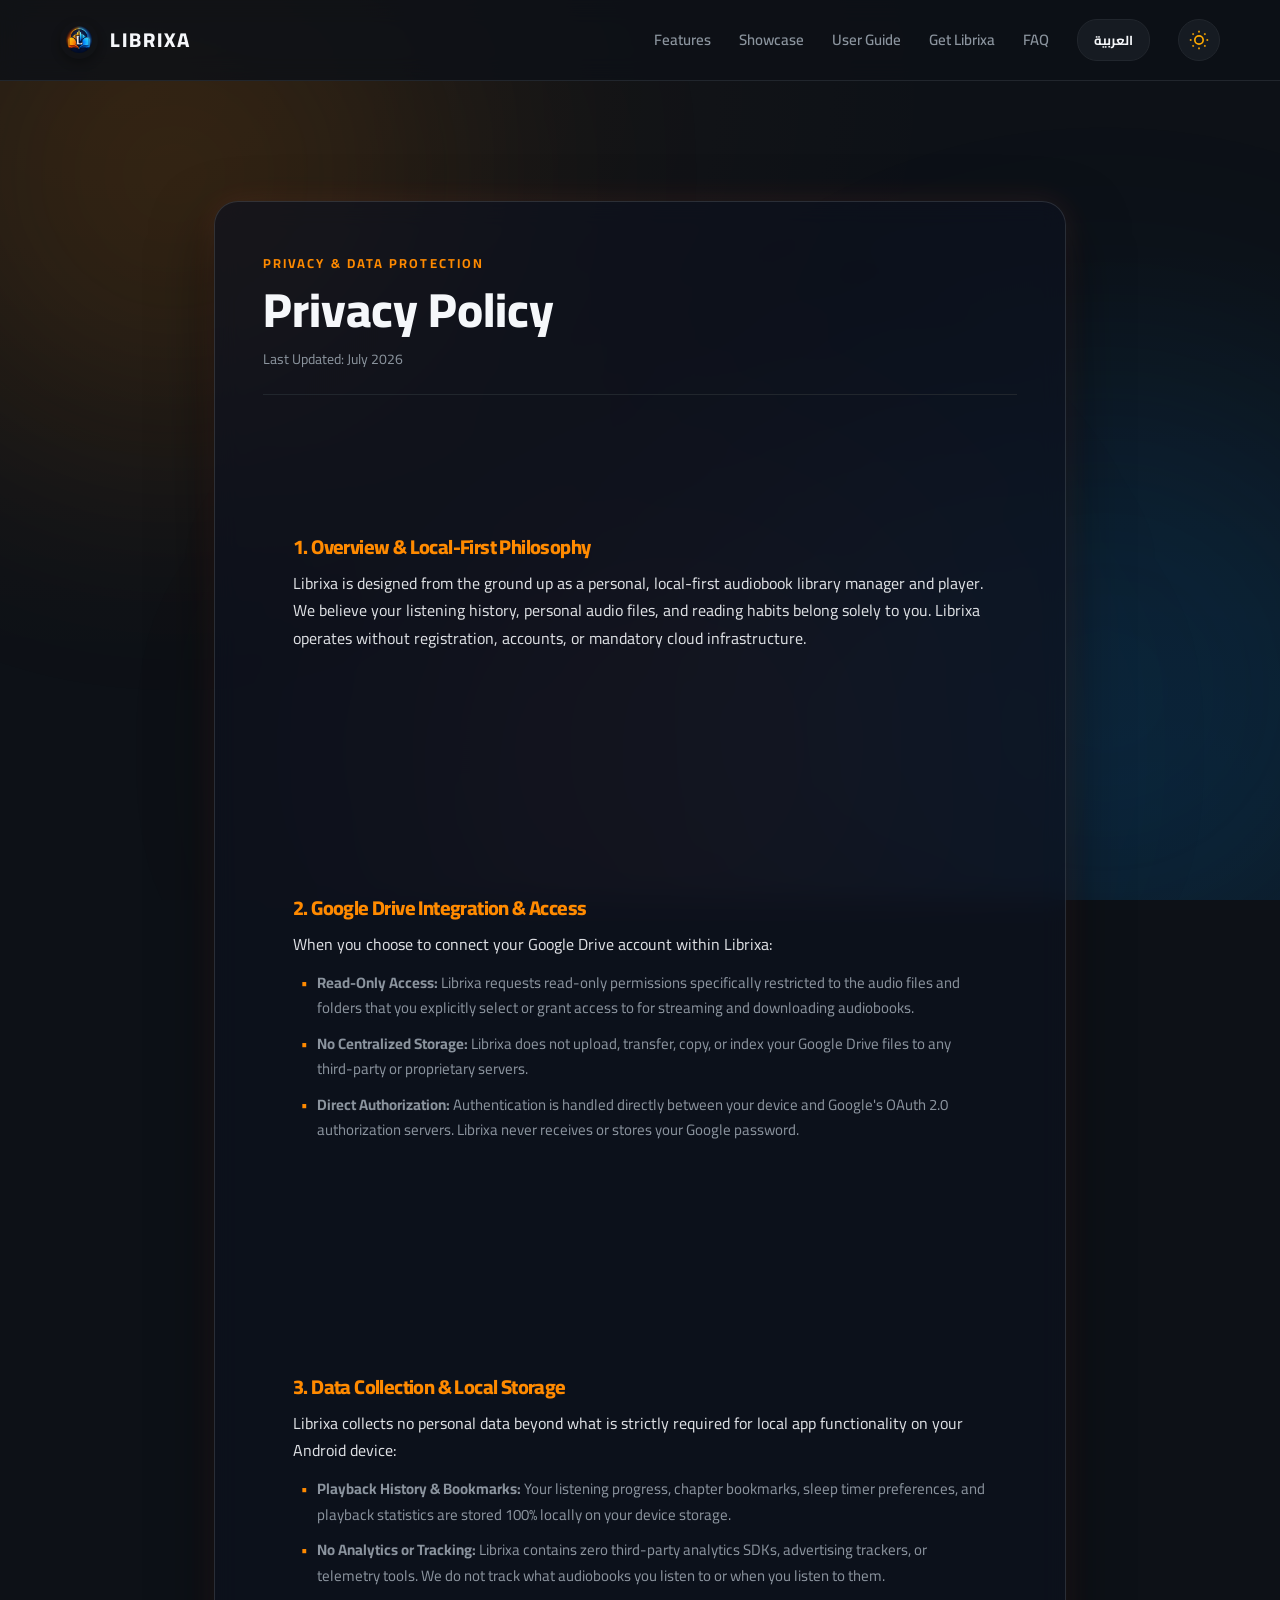
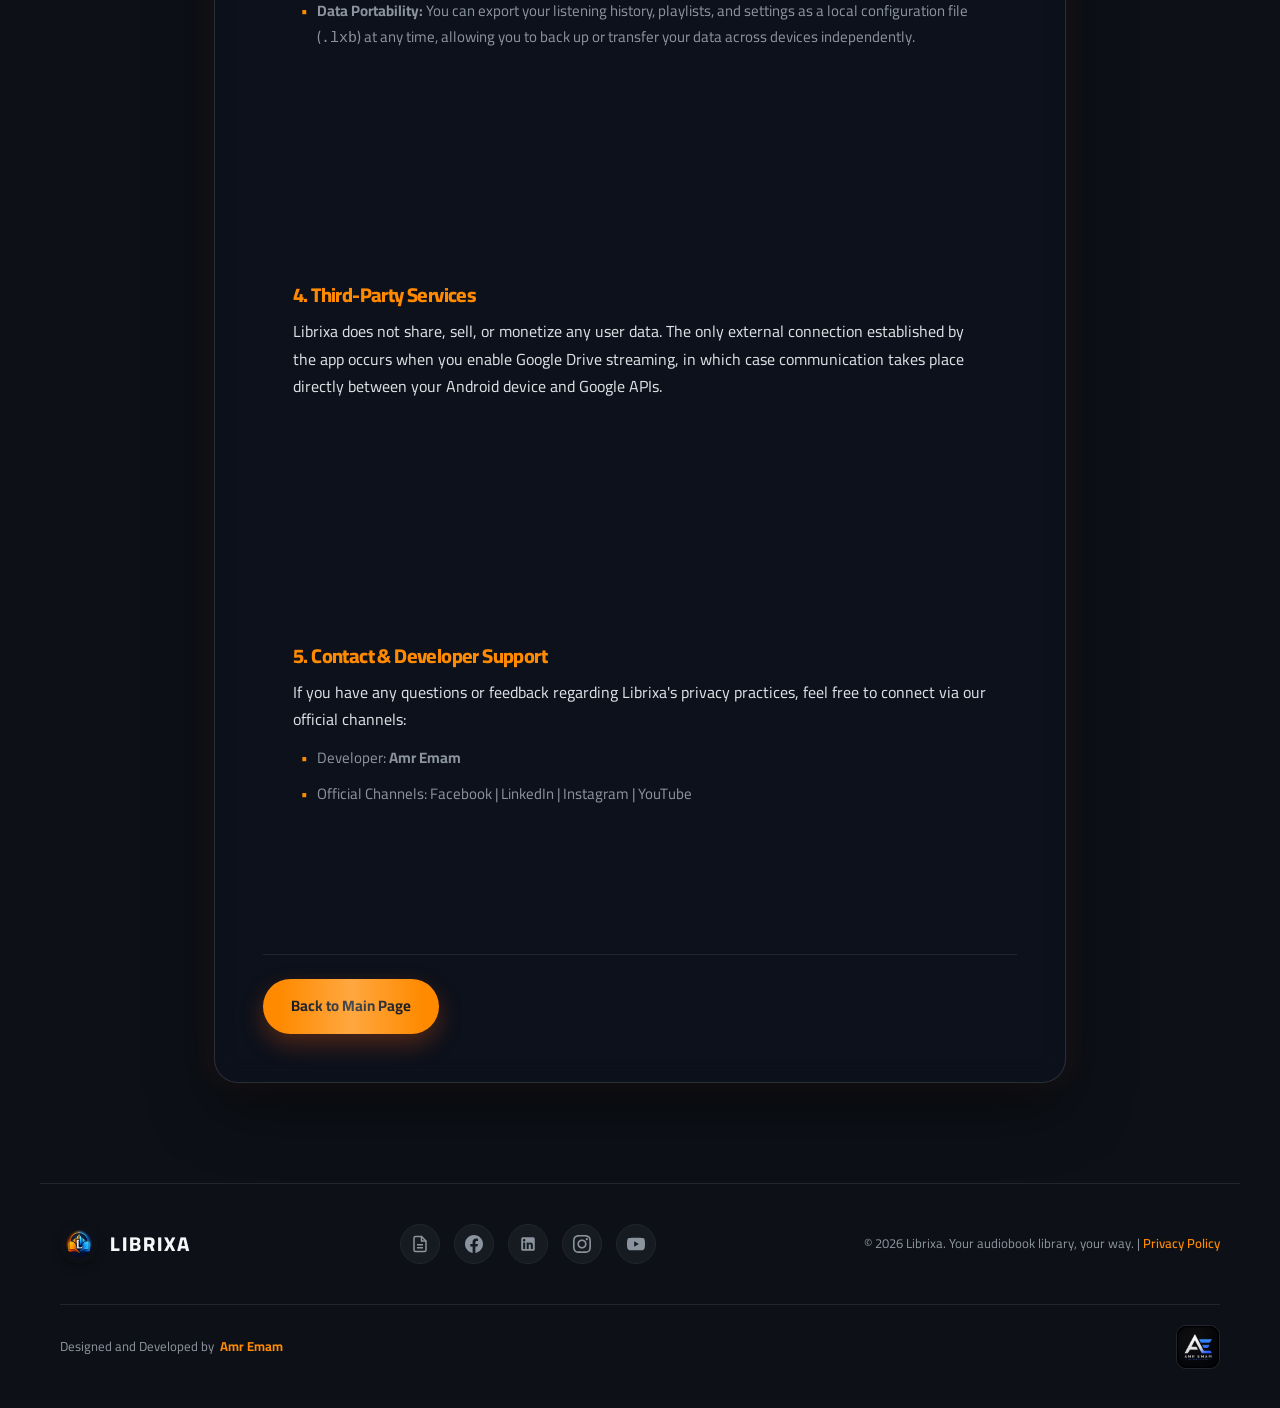
==== commit 371f284f: "Enhance privacy.html layout, data-i18n translation keys, and styling alignment" ====
--- a/privacy.html
+++ b/privacy.html
@@ -30,7 +30,7 @@
   <link rel="preconnect" href="https://fonts.gstatic.com" crossorigin>
   <link href="https://fonts.googleapis.com/css2?family=Poppins:ital,wght@0,300;0,400;0,500;0,600;0,700;0,800;1,400&family=Playfair+Display:ital,wght@0,600;0,700;0,800;1,600;1,700&family=Cairo:wght@400;600;700;850&display=swap" rel="stylesheet">
 </head>
-<body class="dark-theme ltr-en">
+<body class="dark-theme">
   <!-- Animated Ambient Gradient Background Orbs -->
   <div class="bg-gradient-wrapper" aria-hidden="true">
     <div class="gradient-orb orb-1"></div>
@@ -41,7 +41,7 @@
   <!-- Sticky Header -->
   <header class="site-header">
     <div class="header-container">
-      <a class="brand" href="index.html" aria-label="Librixa Home">
+      <a class="brand" href="index.html" aria-label="Librixa home">
         <img src="assets/librixa-logo.png" alt="Librixa Logo" />
         <span data-i18n="brand-name">LIBRIXA</span>
       </a>
@@ -55,72 +55,71 @@
         <a href="index.html#download" data-i18n="nav-download">Get Librixa</a>
         <a href="index.html#faq" data-i18n="nav-faq">FAQ</a>
         
-        <div class="header-controls">
-          <button id="theme-toggle" class="control-btn theme-btn" aria-label="Toggle Light and Dark Mode">
-            <svg class="sun-icon" viewBox="0 0 24 24" fill="none" stroke="currentColor" stroke-width="2"><circle cx="12" cy="12" r="5"></circle><line x1="12" y1="1" x2="12" y2="3"></line><line x1="12" y1="21" x2="12" y2="23"></line><line x1="4.22" y1="4.22" x2="5.64" y2="5.64"></line><line x1="18.36" y1="18.36" x2="19.78" y2="19.78"></line><line x1="1" y1="12" x2="3" y2="12"></line><line x1="21" y1="12" x2="23" y2="12"></line><line x1="4.22" y1="19.78" x2="5.64" y2="18.36"></line><line x1="18.36" y1="5.64" x2="19.78" y2="4.22"></line></svg>
-            <svg class="moon-icon" viewBox="0 0 24 24" fill="none" stroke="currentColor" stroke-width="2"><path d="M21 12.79A9 9 0 1 1 11.21 3 7 7 0 0 0 21 12.79z"></path></svg>
-          </button>
-          
-          <button id="lang-toggle" class="control-btn lang-btn" aria-label="Switch Language">
-            <svg viewBox="0 0 24 24" fill="none" stroke="currentColor" stroke-width="2"><circle cx="12" cy="12" r="10"></circle><line x1="2" y1="12" x2="22" y2="12"></line><path d="M12 2a15.3 15.3 0 0 1 4 10 15.3 15.3 0 0 1-4 10 15.3 15.3 0 0 1-4-10 15.3 15.3 0 0 1 4-10z"></path></svg>
-            <span class="lang-text">العربية</span>
-          </button>
-        </div>
+        <!-- Language Switcher Button -->
+        <button id="lang-toggle" class="lang-toggle-btn" aria-label="Toggle language">
+          <span class="lang-text">العربية</span>
+        </button>
+
+        <!-- Theme Toggle Button -->
+        <button id="theme-toggle" class="theme-toggle-btn" aria-label="Toggle light/dark theme">
+          <svg class="sun-icon" viewBox="0 0 24 24" fill="none" stroke="currentColor" stroke-width="2"><circle cx="12" cy="12" r="5"></circle><line x1="12" y1="1" x2="12" y2="3"></line><line x1="12" y1="21" x2="12" y2="23"></line><line x1="4.22" y1="4.22" x2="5.64" y2="5.64"></line><line x1="18.36" y1="18.36" x2="19.78" y2="19.78"></line><line x1="1" y1="12" x2="3" y2="12"></line><line x1="21" y1="12" x2="23" y2="12"></line><line x1="4.22" y1="19.78" x2="5.64" y2="18.36"></line><line x1="18.36" y1="5.64" x2="19.78" y2="4.22"></line></svg>
+          <svg class="moon-icon" viewBox="0 0 24 24" fill="none" stroke="currentColor" stroke-width="2"><path d="M21 12.79A9 9 0 1 1 11.21 3 7 7 0 0 0 21 12.79z"></path></svg>
+        </button>
       </nav>
     </div>
   </header>
 
   <main class="privacy-container">
-    <article class="privacy-card clean-screen-card reveal">
+    <article class="privacy-card clean-screen-card reveal active">
       <header class="privacy-header">
-        <span class="eyebrow">PRIVACY & DATA PROTECTION</span>
-        <h1>Privacy Policy</h1>
-        <p class="privacy-date">Last Updated: July 2026</p>
+        <span class="eyebrow" data-i18n="privacy-eyebrow">PRIVACY & DATA PROTECTION</span>
+        <h1 data-i18n="privacy-title">Privacy Policy</h1>
+        <p class="privacy-date" data-i18n="privacy-date">Last Updated: July 2026</p>
       </header>
 
       <div class="privacy-content">
         <section class="privacy-block">
-          <h2>1. Overview & Local-First Philosophy</h2>
-          <p>Librixa is designed from the ground up as a personal, local-first audiobook library manager and player. We believe your listening history, personal audio files, and reading habits belong solely to you. Librixa operates without registration, accounts, or mandatory cloud infrastructure.</p>
+          <h2 data-i18n="privacy-s1-title">1. Overview & Local-First Philosophy</h2>
+          <p data-i18n="privacy-s1-desc">Librixa is designed from the ground up as a personal, local-first audiobook library manager and player. We believe your listening history, personal audio files, and reading habits belong solely to you. Librixa operates without registration, accounts, or mandatory cloud infrastructure.</p>
         </section>
 
         <section class="privacy-block">
-          <h2>2. Google Drive Integration & Access</h2>
-          <p>When you choose to connect your Google Drive account within Librixa:</p>
+          <h2 data-i18n="privacy-s2-title">2. Google Drive Integration & Access</h2>
+          <p data-i18n="privacy-s2-desc">When you choose to connect your Google Drive account within Librixa:</p>
           <ul>
-            <li><strong>Read-Only Access:</strong> Librixa requests read-only permissions specifically restricted to the audio files and folders that you explicitly select or grant access to for streaming and downloading audiobooks.</li>
-            <li><strong>No Centralized Storage:</strong> Librixa does not upload, transfer, copy, or index your Google Drive files to any third-party or proprietary servers.</li>
-            <li><strong>Direct Authorization:</strong> Authentication is handled directly between your device and Google's OAuth 2.0 authorization servers. Librixa never receives or stores your Google password.</li>
+            <li data-i18n="privacy-s2-l1"><strong>Read-Only Access:</strong> Librixa requests read-only permissions specifically restricted to the audio files and folders that you explicitly select or grant access to for streaming and downloading audiobooks.</li>
+            <li data-i18n="privacy-s2-l2"><strong>No Centralized Storage:</strong> Librixa does not upload, transfer, copy, or index your Google Drive files to any third-party or proprietary servers.</li>
+            <li data-i18n="privacy-s2-l3"><strong>Direct Authorization:</strong> Authentication is handled directly between your device and Google's OAuth 2.0 authorization servers. Librixa never receives or stores your Google password.</li>
           </ul>
         </section>
 
         <section class="privacy-block">
-          <h2>3. Data Collection & Local Storage</h2>
-          <p>Librixa collects no personal data beyond what is strictly required for local app functionality on your Android device:</p>
+          <h2 data-i18n="privacy-s3-title">3. Data Collection & Local Storage</h2>
+          <p data-i18n="privacy-s3-desc">Librixa collects no personal data beyond what is strictly required for local app functionality on your Android device:</p>
           <ul>
-            <li><strong>Playback History & Bookmarks:</strong> Your listening progress, chapter bookmarks, sleep timer preferences, and playback statistics are stored 100% locally on your device storage.</li>
-            <li><strong>No Analytics or Tracking:</strong> Librixa contains zero third-party analytics SDKs, advertising trackers, or telemetry tools. We do not track what audiobooks you listen to or when you listen to them.</li>
-            <li><strong>Data Portability:</strong> You can export your listening history, playlists, and settings as a local configuration file (<code>.lxb</code>) at any time, allowing you to back up or transfer your data across devices independently.</li>
+            <li data-i18n="privacy-s3-l1"><strong>Playback History & Bookmarks:</strong> Your listening progress, chapter bookmarks, sleep timer preferences, and playback statistics are stored 100% locally on your device storage.</li>
+            <li data-i18n="privacy-s3-l2"><strong>No Analytics or Tracking:</strong> Librixa contains zero third-party analytics SDKs, advertising trackers, or telemetry tools. We do not track what audiobooks you listen to or when you listen to them.</li>
+            <li data-i18n="privacy-s3-l3"><strong>Data Portability:</strong> You can export your listening history, playlists, and settings as a local configuration file (<code>.lxb</code>) at any time, allowing you to back up or transfer your data across devices independently.</li>
           </ul>
         </section>
 
         <section class="privacy-block">
-          <h2>4. Third-Party Services</h2>
-          <p>Librixa does not share, sell, or monetize any user data. The only external connection established by the app occurs when you enable Google Drive streaming, in which case communication takes place directly between your Android device and Google APIs according to <a href="https://policies.google.com/privacy" target="_blank" rel="noopener">Google's Privacy Policy</a>.</p>
+          <h2 data-i18n="privacy-s4-title">4. Third-Party Services</h2>
+          <p data-i18n="privacy-s4-desc">Librixa does not share, sell, or monetize any user data. The only external connection established by the app occurs when you enable Google Drive streaming, in which case communication takes place directly between your Android device and Google APIs.</p>
         </section>
 
         <section class="privacy-block">
-          <h2>5. Contact & Questions</h2>
-          <p>If you have any questions or feedback regarding Librixa's privacy practices, feel free to connect via our official channels:</p>
+          <h2 data-i18n="privacy-s5-title">5. Contact & Developer Support</h2>
+          <p data-i18n="privacy-s5-desc">If you have any questions or feedback regarding Librixa's privacy practices, feel free to connect via our official channels:</p>
           <ul>
             <li>Developer: <strong>Amr Emam</strong></li>
-            <li>Official Social Channels: <a href="https://www.facebook.com/librixa" target="_blank" rel="noopener">Facebook</a> | <a href="https://linkedin.com/company/librixa" target="_blank" rel="noopener">LinkedIn</a> | <a href="https://www.instagram.com/librixaapp/" target="_blank" rel="noopener">Instagram</a> | <a href="https://www.youtube.com/@librixaa" target="_blank" rel="noopener">YouTube</a></li>
+            <li>Official Channels: <a href="https://www.facebook.com/librixa" target="_blank" rel="noopener">Facebook</a> | <a href="https://linkedin.com/company/librixa" target="_blank" rel="noopener">LinkedIn</a> | <a href="https://www.instagram.com/librixaapp/" target="_blank" rel="noopener">Instagram</a> | <a href="https://www.youtube.com/@librixaa" target="_blank" rel="noopener">YouTube</a></li>
           </ul>
         </section>
       </div>
 
       <footer class="privacy-footer-action">
-        <a href="index.html" class="button primary">Back to Main Page</a>
+        <a href="index.html" class="button primary" data-i18n="privacy-btn-back">Back to Main Page</a>
       </footer>
     </article>
   </main>
--- a/styles.css
+++ b/styles.css
@@ -2132,7 +2132,7 @@
    ========================================================================= */
 .privacy-container {
   max-width: 900px;
-  margin: 60px auto 100px;
+  margin: 120px auto 100px;
   padding: 0 24px;
   position: relative;
   z-index: 10;
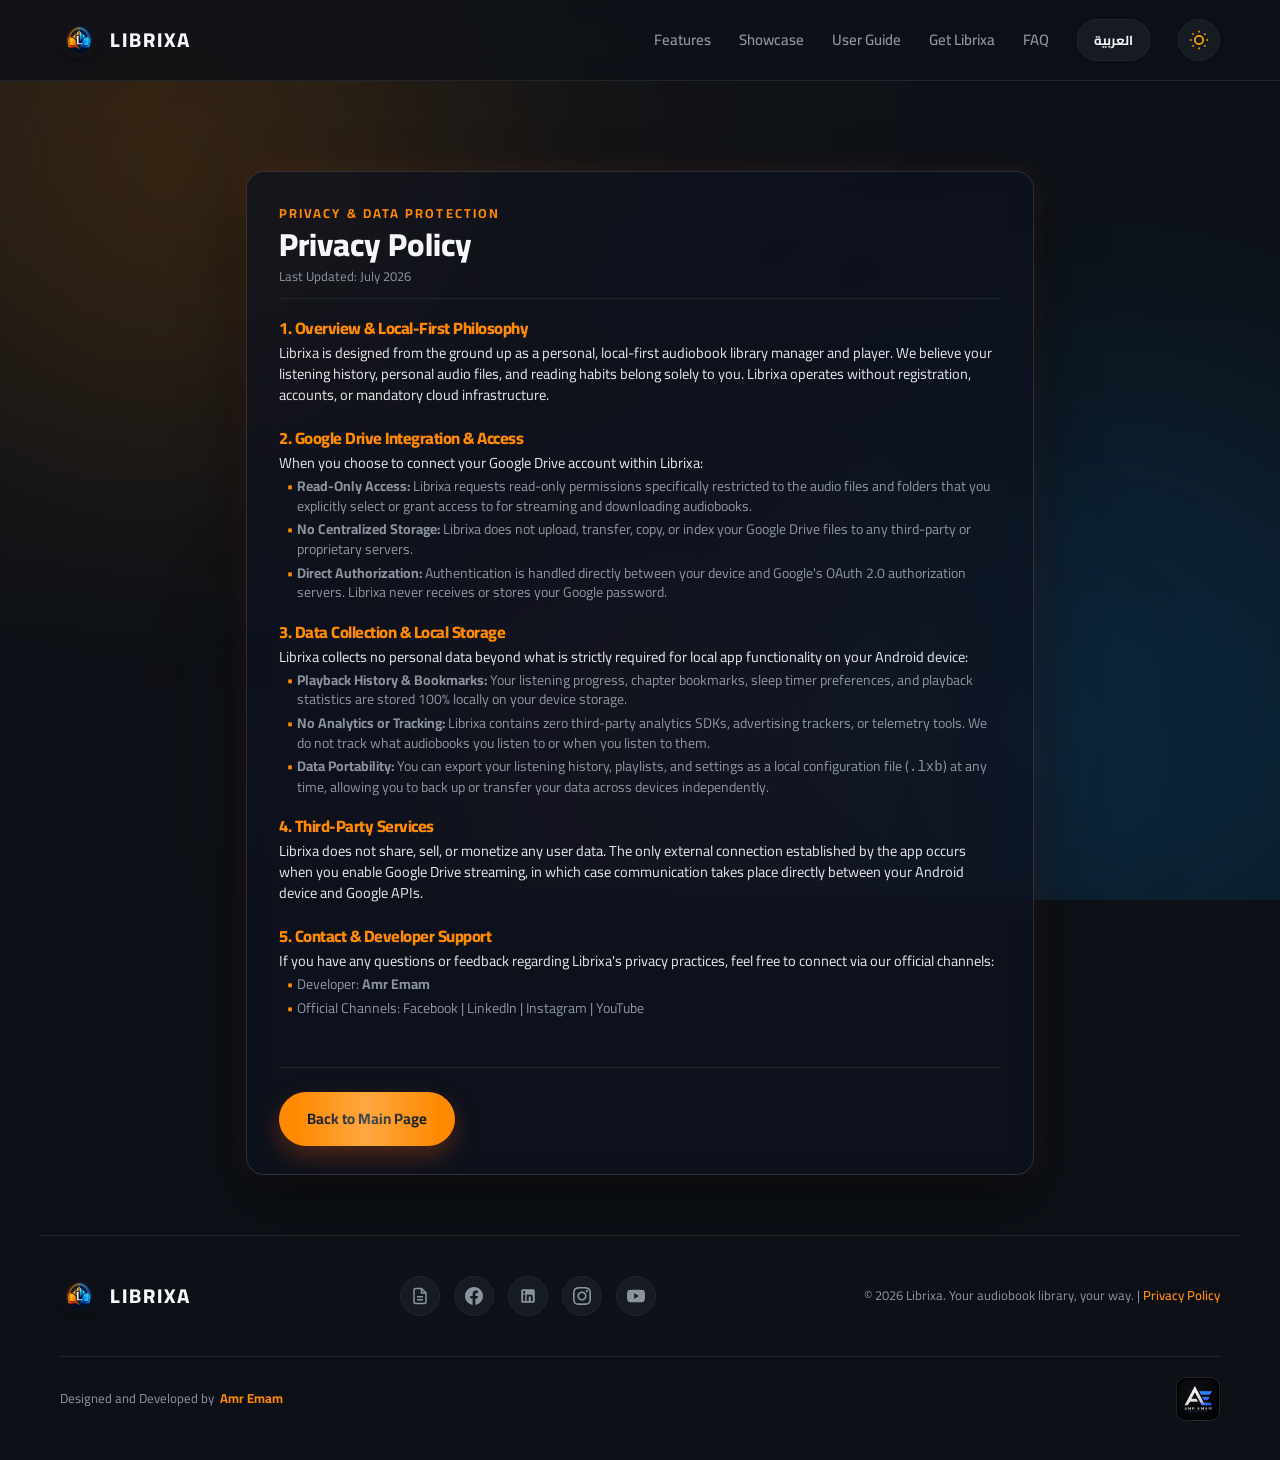
==== commit 6dd7c7d7: "Fix privacy-block section padding overlap and tighten section spacing" ====
--- a/privacy.html
+++ b/privacy.html
@@ -78,12 +78,12 @@
       </header>
 
       <div class="privacy-content">
-        <section class="privacy-block">
+        <div class="privacy-block">
           <h2 data-i18n="privacy-s1-title">1. Overview & Local-First Philosophy</h2>
           <p data-i18n="privacy-s1-desc">Librixa is designed from the ground up as a personal, local-first audiobook library manager and player. We believe your listening history, personal audio files, and reading habits belong solely to you. Librixa operates without registration, accounts, or mandatory cloud infrastructure.</p>
-        </section>
+        </div>
 
-        <section class="privacy-block">
+        <div class="privacy-block">
           <h2 data-i18n="privacy-s2-title">2. Google Drive Integration & Access</h2>
           <p data-i18n="privacy-s2-desc">When you choose to connect your Google Drive account within Librixa:</p>
           <ul>
@@ -91,9 +91,9 @@
             <li data-i18n="privacy-s2-l2"><strong>No Centralized Storage:</strong> Librixa does not upload, transfer, copy, or index your Google Drive files to any third-party or proprietary servers.</li>
             <li data-i18n="privacy-s2-l3"><strong>Direct Authorization:</strong> Authentication is handled directly between your device and Google's OAuth 2.0 authorization servers. Librixa never receives or stores your Google password.</li>
           </ul>
-        </section>
+        </div>
 
-        <section class="privacy-block">
+        <div class="privacy-block">
           <h2 data-i18n="privacy-s3-title">3. Data Collection & Local Storage</h2>
           <p data-i18n="privacy-s3-desc">Librixa collects no personal data beyond what is strictly required for local app functionality on your Android device:</p>
           <ul>
@@ -101,21 +101,21 @@
             <li data-i18n="privacy-s3-l2"><strong>No Analytics or Tracking:</strong> Librixa contains zero third-party analytics SDKs, advertising trackers, or telemetry tools. We do not track what audiobooks you listen to or when you listen to them.</li>
             <li data-i18n="privacy-s3-l3"><strong>Data Portability:</strong> You can export your listening history, playlists, and settings as a local configuration file (<code>.lxb</code>) at any time, allowing you to back up or transfer your data across devices independently.</li>
           </ul>
-        </section>
+        </div>
 
-        <section class="privacy-block">
+        <div class="privacy-block">
           <h2 data-i18n="privacy-s4-title">4. Third-Party Services</h2>
           <p data-i18n="privacy-s4-desc">Librixa does not share, sell, or monetize any user data. The only external connection established by the app occurs when you enable Google Drive streaming, in which case communication takes place directly between your Android device and Google APIs.</p>
-        </section>
+        </div>
 
-        <section class="privacy-block">
+        <div class="privacy-block">
           <h2 data-i18n="privacy-s5-title">5. Contact & Developer Support</h2>
           <p data-i18n="privacy-s5-desc">If you have any questions or feedback regarding Librixa's privacy practices, feel free to connect via our official channels:</p>
           <ul>
             <li>Developer: <strong>Amr Emam</strong></li>
             <li>Official Channels: <a href="https://www.facebook.com/librixa" target="_blank" rel="noopener">Facebook</a> | <a href="https://linkedin.com/company/librixa" target="_blank" rel="noopener">LinkedIn</a> | <a href="https://www.instagram.com/librixaapp/" target="_blank" rel="noopener">Instagram</a> | <a href="https://www.youtube.com/@librixaa" target="_blank" rel="noopener">YouTube</a></li>
           </ul>
-        </section>
+        </div>
       </div>
 
       <footer class="privacy-footer-action">
--- a/styles.css
+++ b/styles.css
@@ -2131,53 +2131,59 @@
    Privacy Policy & Developer Section Styles
    ========================================================================= */
 .privacy-container {
-  max-width: 900px;
-  margin: 120px auto 100px;
-  padding: 0 24px;
+  max-width: 820px;
+  margin: 90px auto 60px;
+  padding: 0 16px;
   position: relative;
   z-index: 10;
 }
 
 .privacy-card {
-  padding: 48px;
-  border-radius: 24px;
+  padding: 28px 32px;
+  border-radius: 18px;
 }
 
 .privacy-header {
-  margin-bottom: 40px;
+  margin-bottom: 16px;
   border-bottom: 1px solid var(--panel-border);
-  padding-bottom: 24px;
+  padding-bottom: 12px;
 }
 
 .privacy-header h1 {
-  font-size: clamp(32px, 4vw, 48px);
-  margin-top: 8px;
-  margin-bottom: 12px;
+  font-size: clamp(24px, 3vw, 32px);
+  margin-top: 2px;
+  margin-bottom: 4px;
 }
 
 .privacy-date {
   color: var(--text-muted);
-  font-size: 14px;
+  font-size: 13px;
 }
 
 .privacy-content {
   display: flex;
   flex-direction: column;
-  gap: 32px;
-  line-height: 1.7;
+  gap: 16px;
+  line-height: 1.45;
+}
+
+.privacy-block {
+  padding: 0 !important;
+  margin: 0 !important;
 }
 
 .privacy-block h2 {
-  font-size: 20px;
+  font-size: 16.5px;
   color: var(--orange-accent);
-  margin-bottom: 12px;
+  margin-bottom: 4px;
+  margin-top: 4px;
 }
 
 .privacy-block p {
   color: var(--text-color);
-  opacity: 0.9;
-  margin-bottom: 12px;
-  font-size: 16px;
+  opacity: 0.92;
+  margin-bottom: 4px;
+  font-size: 14.5px;
 }
 
 .privacy-block ul {
@@ -2185,19 +2191,21 @@
   padding: 0;
   display: flex;
   flex-direction: column;
-  gap: 10px;
+  gap: 4px;
+  margin-top: 2px;
 }
 
 .privacy-block li {
   position: relative;
-  padding-left: 24px;
+  padding-left: 18px;
   color: var(--text-muted);
-  font-size: 15px;
+  font-size: 14px;
+  line-height: 1.4;
 }
 
 body.rtl-ar .privacy-block li {
   padding-left: 0;
-  padding-right: 24px;
+  padding-right: 18px;
 }
 
 .privacy-block li::before {
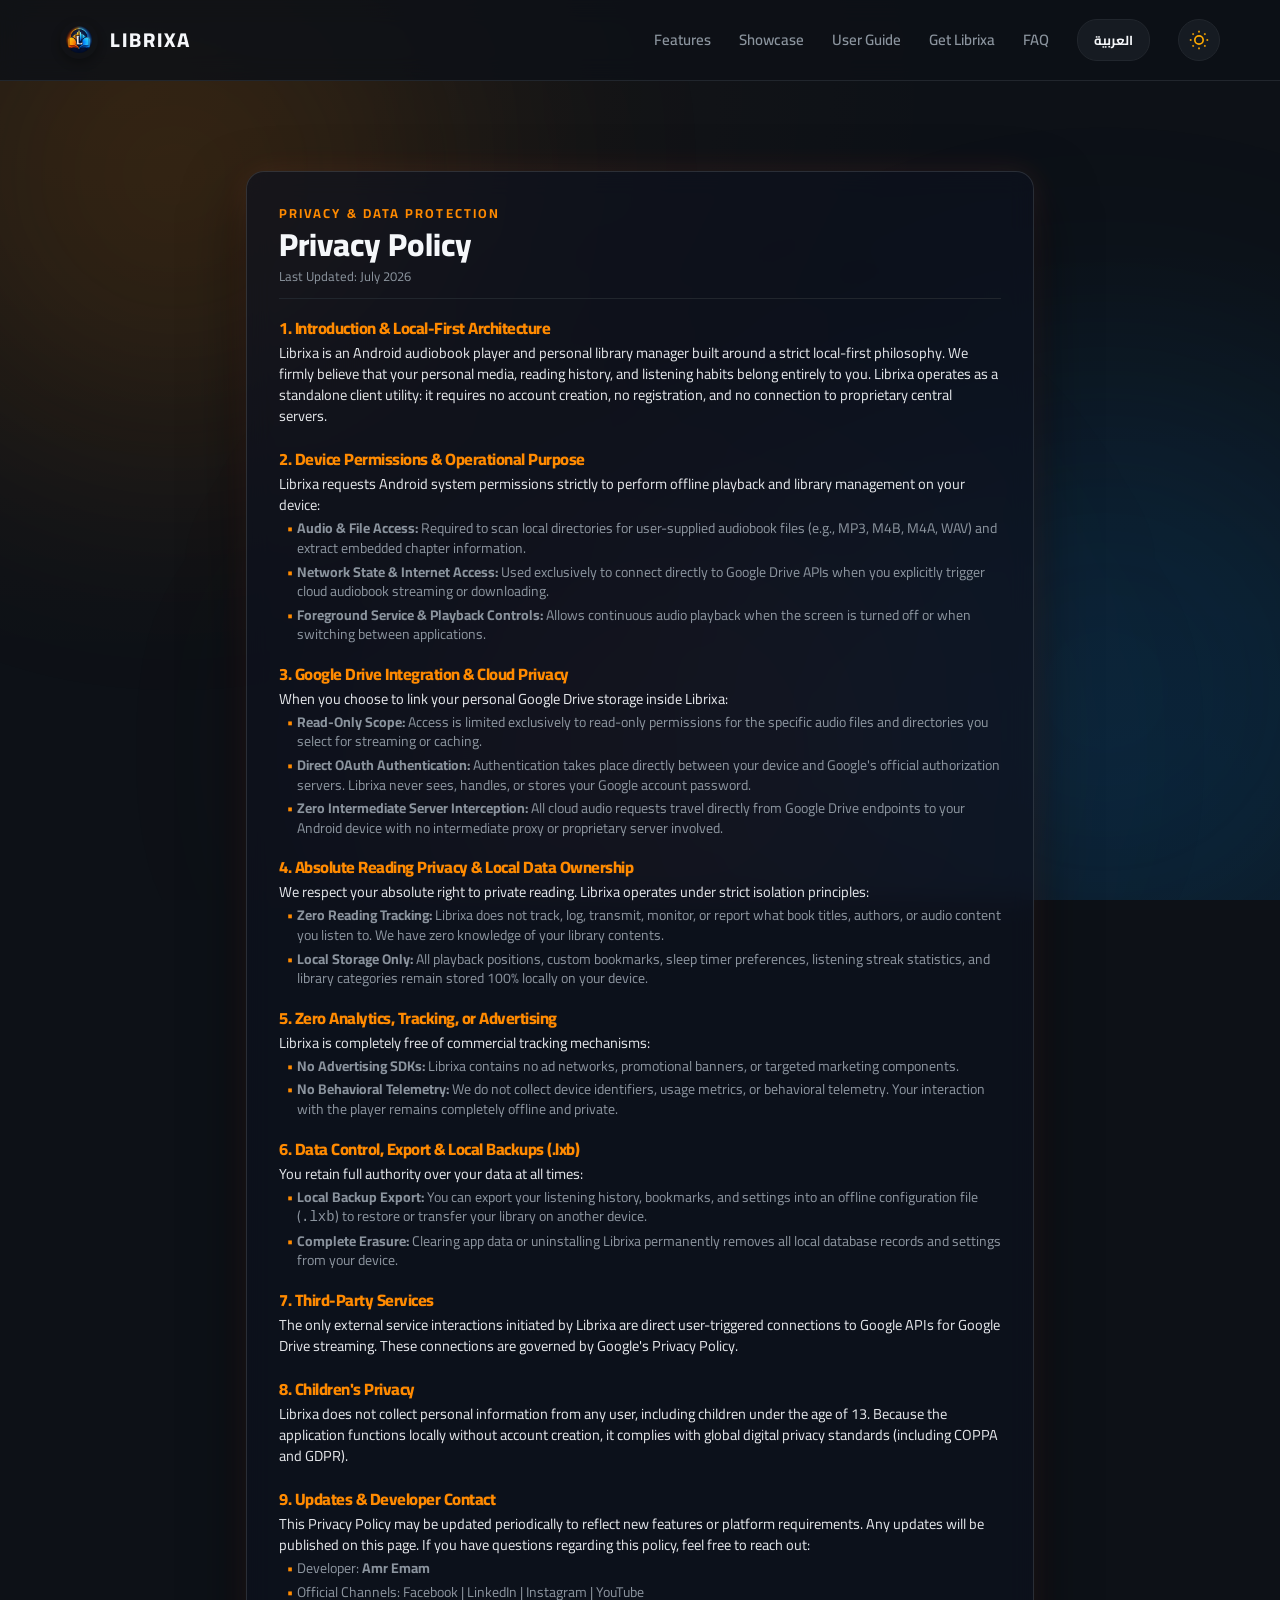
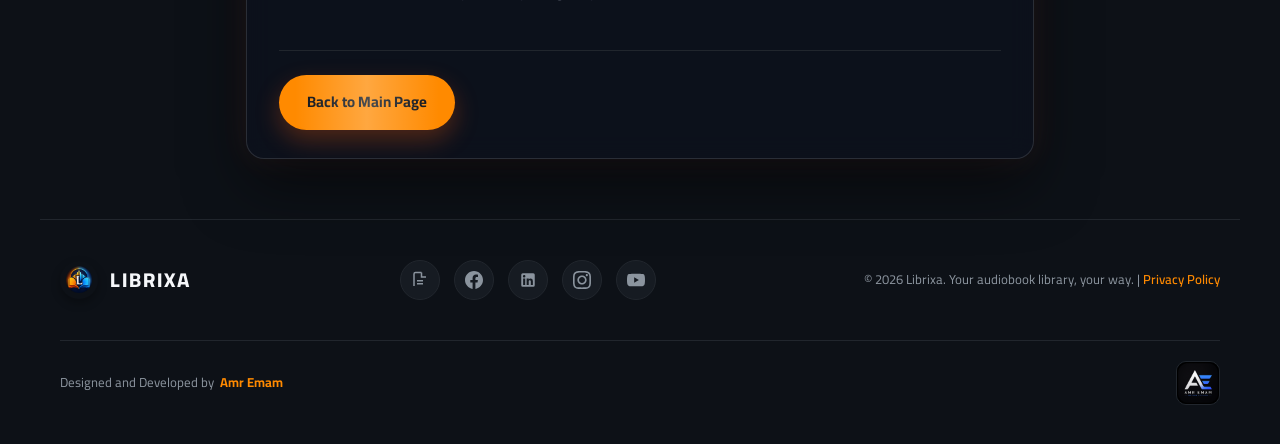
==== commit 46bf8ecd: "Expand Privacy Policy into comprehensive 9-section legal document" ====
--- a/privacy.html
+++ b/privacy.html
@@ -3,7 +3,7 @@
 <head>
   <meta charset="utf-8" />
   <meta name="viewport" content="width=device-width, initial-scale=1" />
-  <meta name="description" content="Librixa Privacy Policy — Clear, transparent, local-first privacy details for Librixa audiobook player." />
+  <meta name="description" content="Librixa Comprehensive Privacy Policy — Complete, transparent, local-first privacy protection details for Librixa audiobook player." />
   <title>Privacy Policy | Librixa Audiobook Player</title>
   
   <!-- Favicon / Website Icon -->
@@ -15,14 +15,14 @@
   <meta property="og:type" content="website" />
   <meta property="og:url" content="https://amremam1-dot.github.io/librixa-landing/privacy.html" />
   <meta property="og:title" content="Privacy Policy | Librixa Audiobook Player" />
-  <meta property="og:description" content="Librixa Privacy Policy — Clear, transparent, local-first privacy details for Librixa audiobook player." />
+  <meta property="og:description" content="Librixa Comprehensive Privacy Policy — Complete, transparent, local-first privacy protection details for Librixa audiobook player." />
   <meta property="og:image" content="https://amremam1-dot.github.io/librixa-landing/assets/hero-main.webp" />
 
   <!-- Twitter -->
   <meta name="twitter:card" content="summary_large_image" />
   <meta name="twitter:url" content="https://amremam1-dot.github.io/librixa-landing/privacy.html" />
   <meta name="twitter:title" content="Privacy Policy | Librixa Audiobook Player" />
-  <meta name="twitter:description" content="Librixa Privacy Policy — Clear, transparent, local-first privacy details for Librixa audiobook player." />
+  <meta name="twitter:description" content="Librixa Comprehensive Privacy Policy — Complete, transparent, local-first privacy protection details for Librixa audiobook player." />
   <meta name="twitter:image" content="https://amremam1-dot.github.io/librixa-landing/assets/hero-main.webp" />
 
   <!-- Google Fonts -->
@@ -79,38 +79,70 @@
 
       <div class="privacy-content">
         <div class="privacy-block">
-          <h2 data-i18n="privacy-s1-title">1. Overview & Local-First Philosophy</h2>
-          <p data-i18n="privacy-s1-desc">Librixa is designed from the ground up as a personal, local-first audiobook library manager and player. We believe your listening history, personal audio files, and reading habits belong solely to you. Librixa operates without registration, accounts, or mandatory cloud infrastructure.</p>
+          <h2 data-i18n="privacy-s1-title">1. Introduction & Local-First Architecture</h2>
+          <p data-i18n="privacy-s1-desc">Librixa is an Android audiobook player and personal library manager built around a strict local-first philosophy. We firmly believe that your personal media, reading history, and listening habits belong entirely to you. Librixa operates as a standalone client utility: it requires no account creation, no registration, and no connection to proprietary central servers.</p>
         </div>
 
         <div class="privacy-block">
-          <h2 data-i18n="privacy-s2-title">2. Google Drive Integration & Access</h2>
-          <p data-i18n="privacy-s2-desc">When you choose to connect your Google Drive account within Librixa:</p>
+          <h2 data-i18n="privacy-s2-title">2. Device Permissions & Operational Purpose</h2>
+          <p data-i18n="privacy-s2-desc">Librixa requests Android system permissions strictly to perform offline playback and library management on your device:</p>
           <ul>
-            <li data-i18n="privacy-s2-l1"><strong>Read-Only Access:</strong> Librixa requests read-only permissions specifically restricted to the audio files and folders that you explicitly select or grant access to for streaming and downloading audiobooks.</li>
-            <li data-i18n="privacy-s2-l2"><strong>No Centralized Storage:</strong> Librixa does not upload, transfer, copy, or index your Google Drive files to any third-party or proprietary servers.</li>
-            <li data-i18n="privacy-s2-l3"><strong>Direct Authorization:</strong> Authentication is handled directly between your device and Google's OAuth 2.0 authorization servers. Librixa never receives or stores your Google password.</li>
+            <li data-i18n="privacy-s2-l1"><strong>Audio & File Access:</strong> Required to scan local directories for user-supplied audiobook files (e.g., MP3, M4B, M4A, WAV) and extract embedded chapter information.</li>
+            <li data-i18n="privacy-s2-l2"><strong>Network State & Internet Access:</strong> Used exclusively to connect directly to Google Drive APIs when you explicitly trigger cloud audiobook streaming or downloading.</li>
+            <li data-i18n="privacy-s2-l3"><strong>Foreground Service & Playback Controls:</strong> Allows continuous audio playback when the screen is turned off or when switching between applications.</li>
           </ul>
         </div>
 
         <div class="privacy-block">
-          <h2 data-i18n="privacy-s3-title">3. Data Collection & Local Storage</h2>
-          <p data-i18n="privacy-s3-desc">Librixa collects no personal data beyond what is strictly required for local app functionality on your Android device:</p>
+          <h2 data-i18n="privacy-s3-title">3. Google Drive Integration & Cloud Privacy</h2>
+          <p data-i18n="privacy-s3-desc">When you choose to link your personal Google Drive storage inside Librixa:</p>
           <ul>
-            <li data-i18n="privacy-s3-l1"><strong>Playback History & Bookmarks:</strong> Your listening progress, chapter bookmarks, sleep timer preferences, and playback statistics are stored 100% locally on your device storage.</li>
-            <li data-i18n="privacy-s3-l2"><strong>No Analytics or Tracking:</strong> Librixa contains zero third-party analytics SDKs, advertising trackers, or telemetry tools. We do not track what audiobooks you listen to or when you listen to them.</li>
-            <li data-i18n="privacy-s3-l3"><strong>Data Portability:</strong> You can export your listening history, playlists, and settings as a local configuration file (<code>.lxb</code>) at any time, allowing you to back up or transfer your data across devices independently.</li>
+            <li data-i18n="privacy-s3-l1"><strong>Read-Only Scope:</strong> Access is limited exclusively to read-only permissions for the specific audio files and directories you select for streaming or caching.</li>
+            <li data-i18n="privacy-s3-l2"><strong>Direct OAuth Authentication:</strong> Authentication takes place directly between your device and Google's official authorization servers. Librixa never sees, handles, or stores your Google account password.</li>
+            <li data-i18n="privacy-s3-l3"><strong>Zero Intermediate Server Interception:</strong> All cloud audio requests travel directly from Google Drive endpoints to your Android device with no intermediate proxy or proprietary server involved.</li>
           </ul>
         </div>
 
         <div class="privacy-block">
-          <h2 data-i18n="privacy-s4-title">4. Third-Party Services</h2>
-          <p data-i18n="privacy-s4-desc">Librixa does not share, sell, or monetize any user data. The only external connection established by the app occurs when you enable Google Drive streaming, in which case communication takes place directly between your Android device and Google APIs.</p>
+          <h2 data-i18n="privacy-s4-title">4. Absolute Reading Privacy & Local Data Ownership</h2>
+          <p data-i18n="privacy-s4-desc">We respect your absolute right to private reading. Librixa operates under strict isolation principles:</p>
+          <ul>
+            <li data-i18n="privacy-s4-l1"><strong>Zero Reading Tracking:</strong> Librixa does not track, log, transmit, monitor, or report what book titles, authors, or audio content you listen to. We have zero knowledge of your library contents.</li>
+            <li data-i18n="privacy-s4-l2"><strong>Local Storage Only:</strong> All playback positions, custom bookmarks, sleep timer preferences, listening streak statistics, and library categories remain stored 100% locally on your device.</li>
+          </ul>
         </div>
 
         <div class="privacy-block">
-          <h2 data-i18n="privacy-s5-title">5. Contact & Developer Support</h2>
-          <p data-i18n="privacy-s5-desc">If you have any questions or feedback regarding Librixa's privacy practices, feel free to connect via our official channels:</p>
+          <h2 data-i18n="privacy-s5-title">5. Zero Analytics, Tracking, or Advertising</h2>
+          <p data-i18n="privacy-s5-desc">Librixa is completely free of commercial tracking mechanisms:</p>
+          <ul>
+            <li data-i18n="privacy-s5-l1"><strong>No Advertising SDKs:</strong> Librixa contains no ad networks, promotional banners, or targeted marketing components.</li>
+            <li data-i18n="privacy-s5-l2"><strong>No Behavioral Telemetry:</strong> We do not collect device identifiers, usage metrics, or behavioral telemetry. Your interaction with the player remains completely offline and private.</li>
+          </ul>
+        </div>
+
+        <div class="privacy-block">
+          <h2 data-i18n="privacy-s6-title">6. Data Control, Export & Local Backups (.lxb)</h2>
+          <p data-i18n="privacy-s6-desc">You retain full authority over your data at all times:</p>
+          <ul>
+            <li data-i18n="privacy-s6-l1"><strong>Local Backup Export:</strong> You can export your listening history, bookmarks, and settings into an offline configuration file (<code>.lxb</code>) to restore or transfer your library on another device.</li>
+            <li data-i18n="privacy-s6-l2"><strong>Complete Erasure:</strong> Clearing app data or uninstalling Librixa permanently removes all local database records and settings from your device.</li>
+          </ul>
+        </div>
+
+        <div class="privacy-block">
+          <h2 data-i18n="privacy-s7-title">7. Third-Party Services</h2>
+          <p data-i18n="privacy-s7-desc">The only external service interactions initiated by Librixa are direct user-triggered connections to Google APIs for Google Drive streaming. These connections are governed by <a href="https://policies.google.com/privacy" target="_blank" rel="noopener">Google's Privacy Policy</a>.</p>
+        </div>
+
+        <div class="privacy-block">
+          <h2 data-i18n="privacy-s8-title">8. Children's Privacy</h2>
+          <p data-i18n="privacy-s8-desc">Librixa does not collect personal information from any user, including children under the age of 13. Because the application functions locally without account creation, it complies with global digital privacy standards (including COPPA and GDPR).</p>
+        </div>
+
+        <div class="privacy-block">
+          <h2 data-i18n="privacy-s9-title">9. Updates & Developer Contact</h2>
+          <p data-i18n="privacy-s9-desc">This Privacy Policy may be updated periodically to reflect new features or platform requirements. Any updates will be published on this page. If you have questions regarding this policy, feel free to reach out:</p>
           <ul>
             <li>Developer: <strong>Amr Emam</strong></li>
             <li>Official Channels: <a href="https://www.facebook.com/librixa" target="_blank" rel="noopener">Facebook</a> | <a href="https://linkedin.com/company/librixa" target="_blank" rel="noopener">LinkedIn</a> | <a href="https://www.instagram.com/librixaapp/" target="_blank" rel="noopener">Instagram</a> | <a href="https://www.youtube.com/@librixaa" target="_blank" rel="noopener">YouTube</a></li>
@@ -133,7 +165,7 @@
       </div>
       <div class="footer-social-bar">
         <a href="https://raw.githubusercontent.com/amremam1-dot/librixa-landing/a156dd2f09af0b331af08981f371c9fb9be5da1b/Librixa_User_Guide.pdf" target="_blank" rel="noopener" class="footer-social-icon guide" title="User Guide (PDF)">
-          <svg viewBox="0 0 24 24" fill="none" stroke="currentColor" stroke-width="2"><path d="M14 2H6a2 2 0 0 0-2 2v16a2 2 0 0 0 2 2h12a2 2 0 0 0 2-2V8z"></path><polyline points="14 2 14 8 20 8"></polyline><line x1="16" y1="13" x2="8" y2="13"></line><line x1="16" y1="17" x2="8" y2="17"></line></svg>
+          <svg viewBox="0 0 24 24" fill="none" stroke="currentColor" stroke-width="2"><path d="M14 2H6a2 2 0 0 0-2 2v16a2 2 0 0 2 2h12a2 2 0 0 0 2-2V8z"></path><polyline points="14 2 14 8 20 8"></polyline><line x1="16" y1="13" x2="8" y2="13"></line><line x1="16" y1="17" x2="8" y2="17"></line></svg>
         </a>
         <a href="https://www.facebook.com/librixa" target="_blank" rel="noopener" class="footer-social-icon facebook" title="Facebook">
           <svg viewBox="0 0 24 24" fill="currentColor"><path d="M24 12c0-6.63-5.37-12-12-12S0 5.37 0 12c0 5.98 4.38 10.94 10.13 11.84v-8.37H7.08V12h3.05V9.36c0-3.01 1.79-4.67 4.53-4.67 1.31 0 2.68.23 2.68.23v2.96h-1.52c-1.49 0-1.95.92-1.95 1.87V12h3.34l-.54 3.47h-2.8v8.37C19.62 22.94 24 17.98 24 12z"/></svg>
